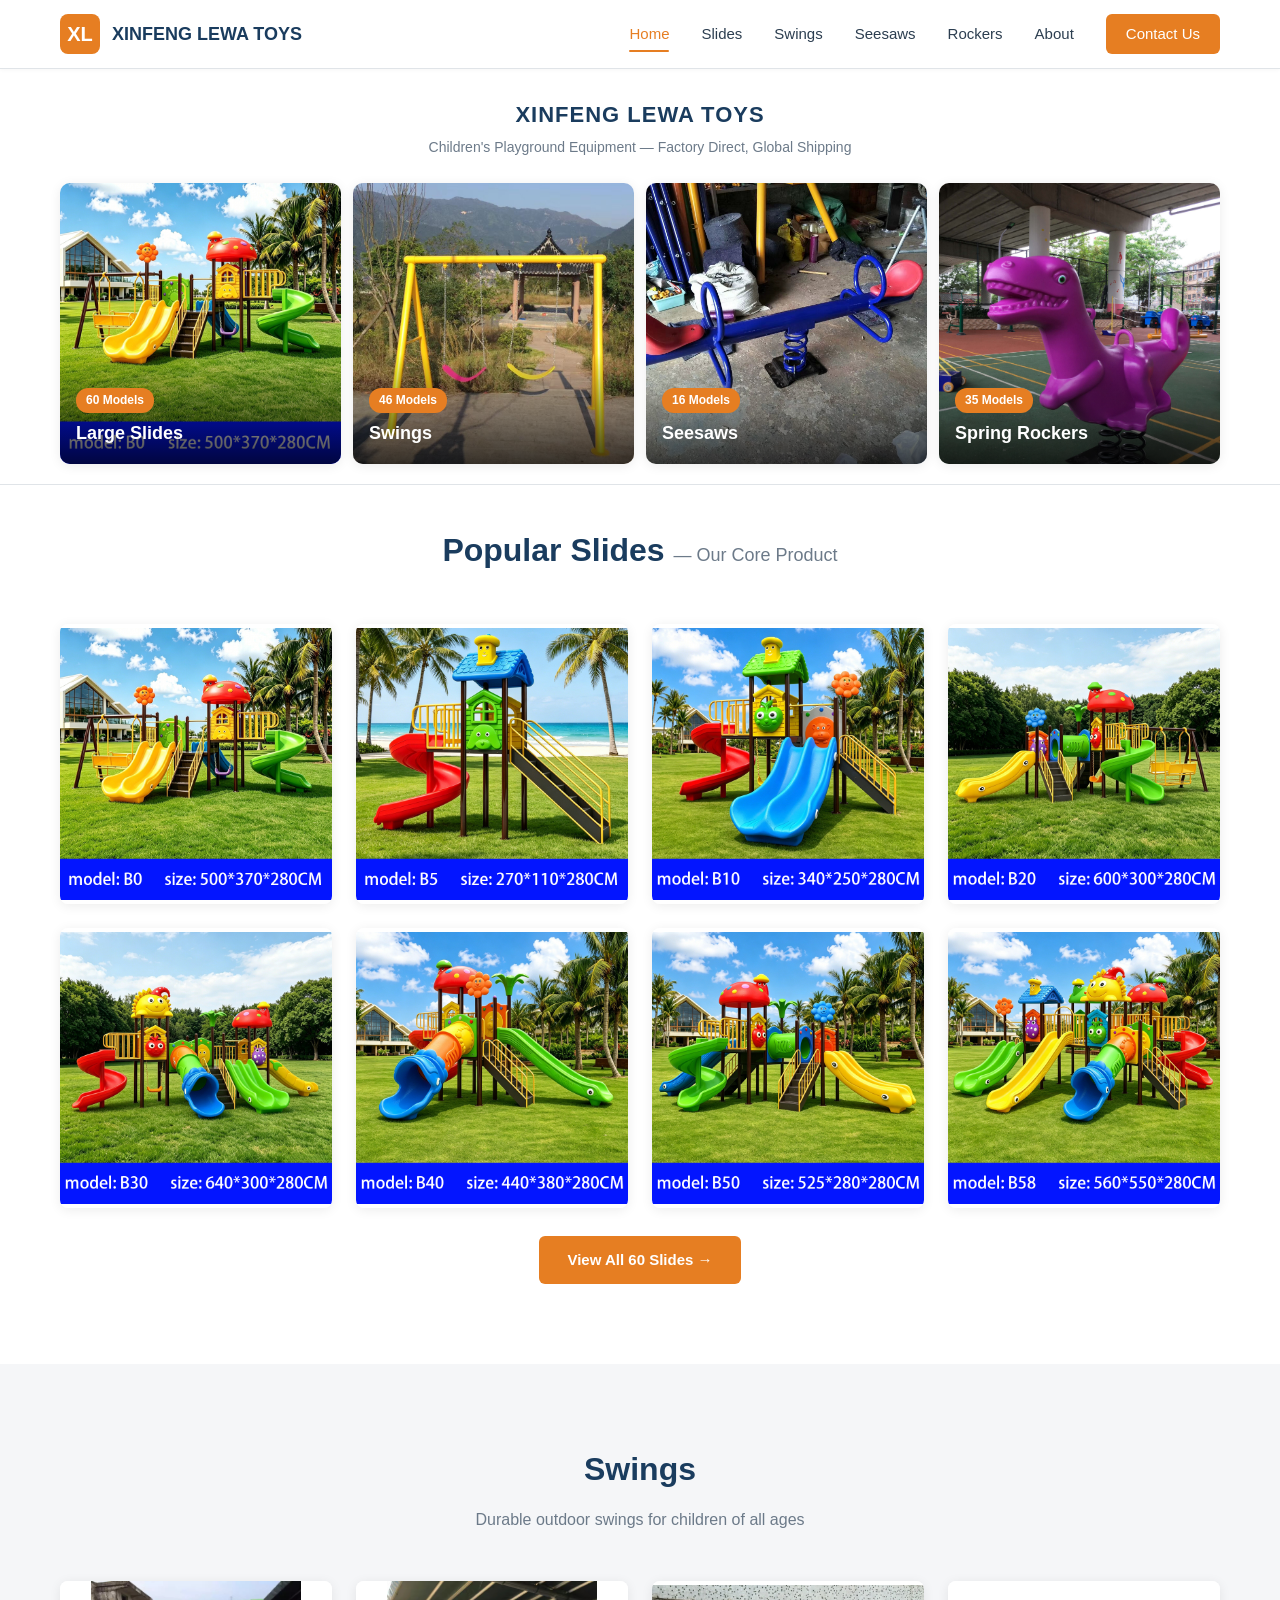
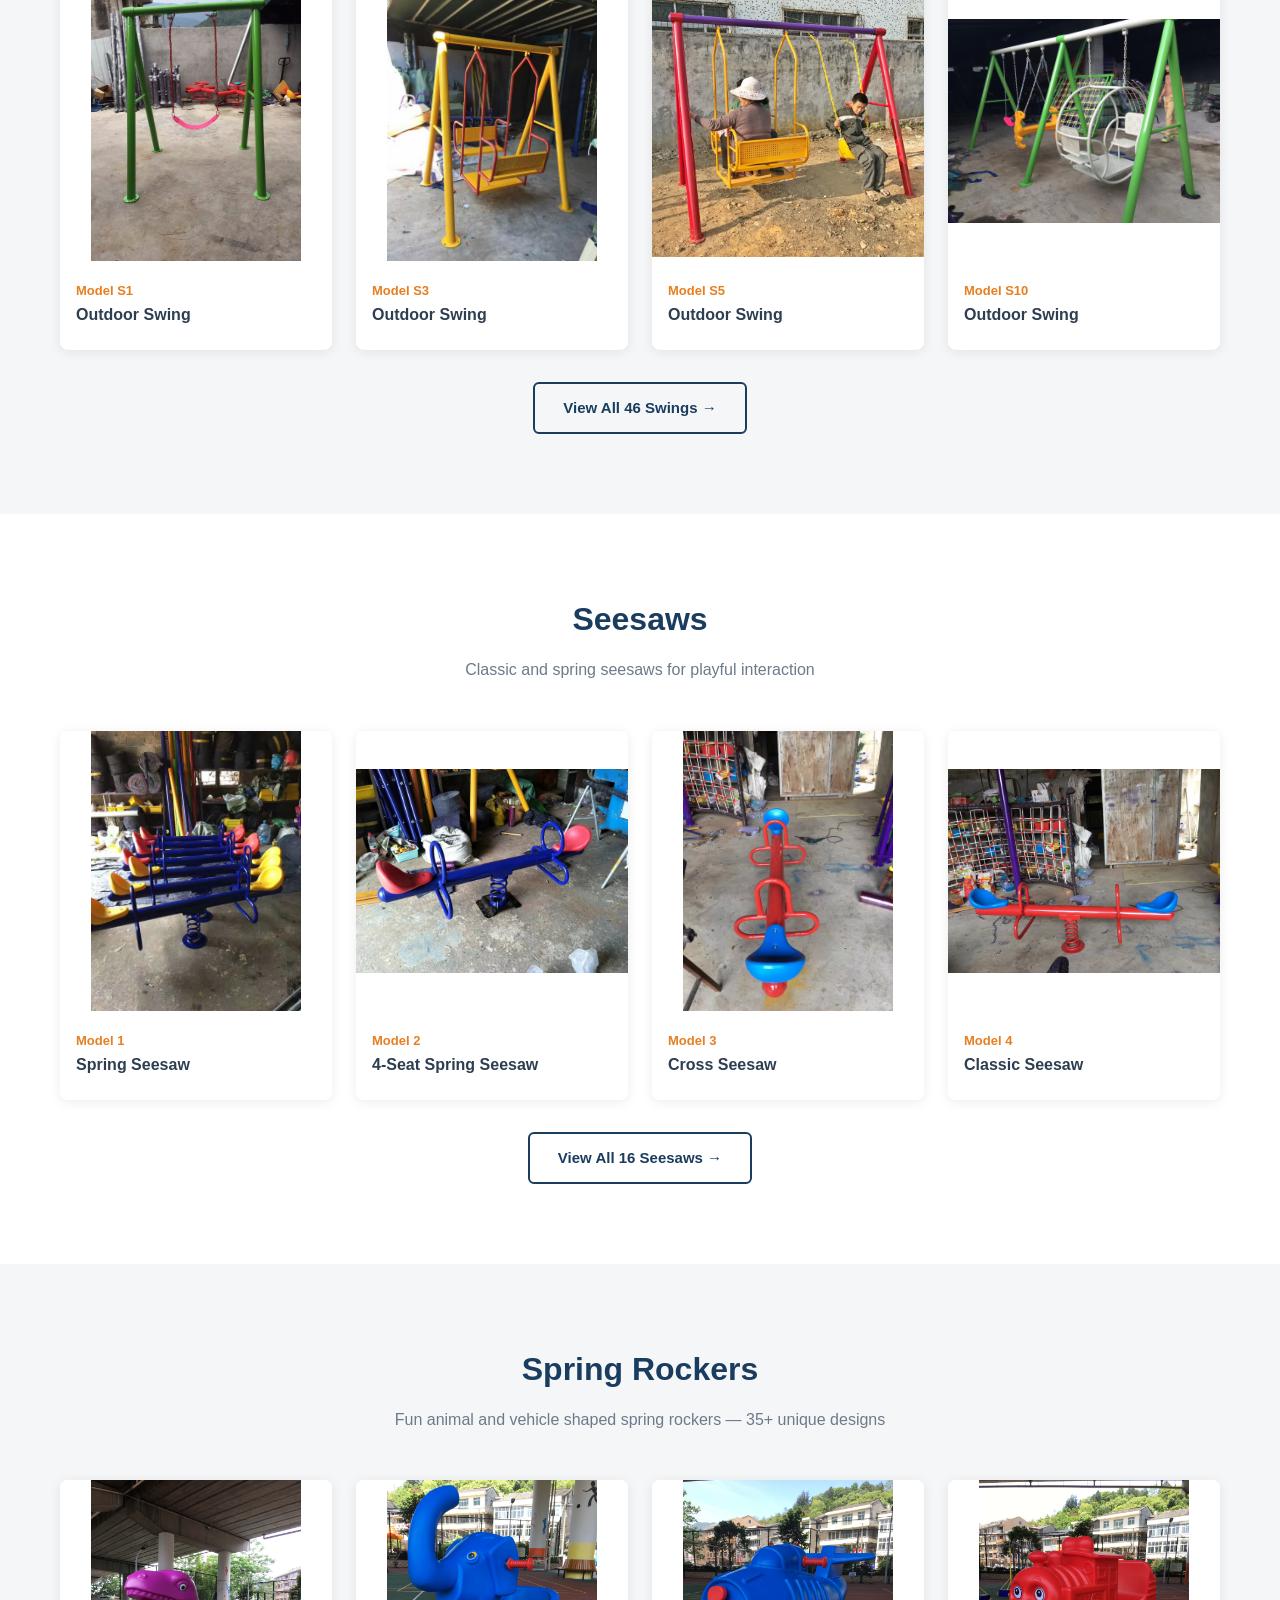
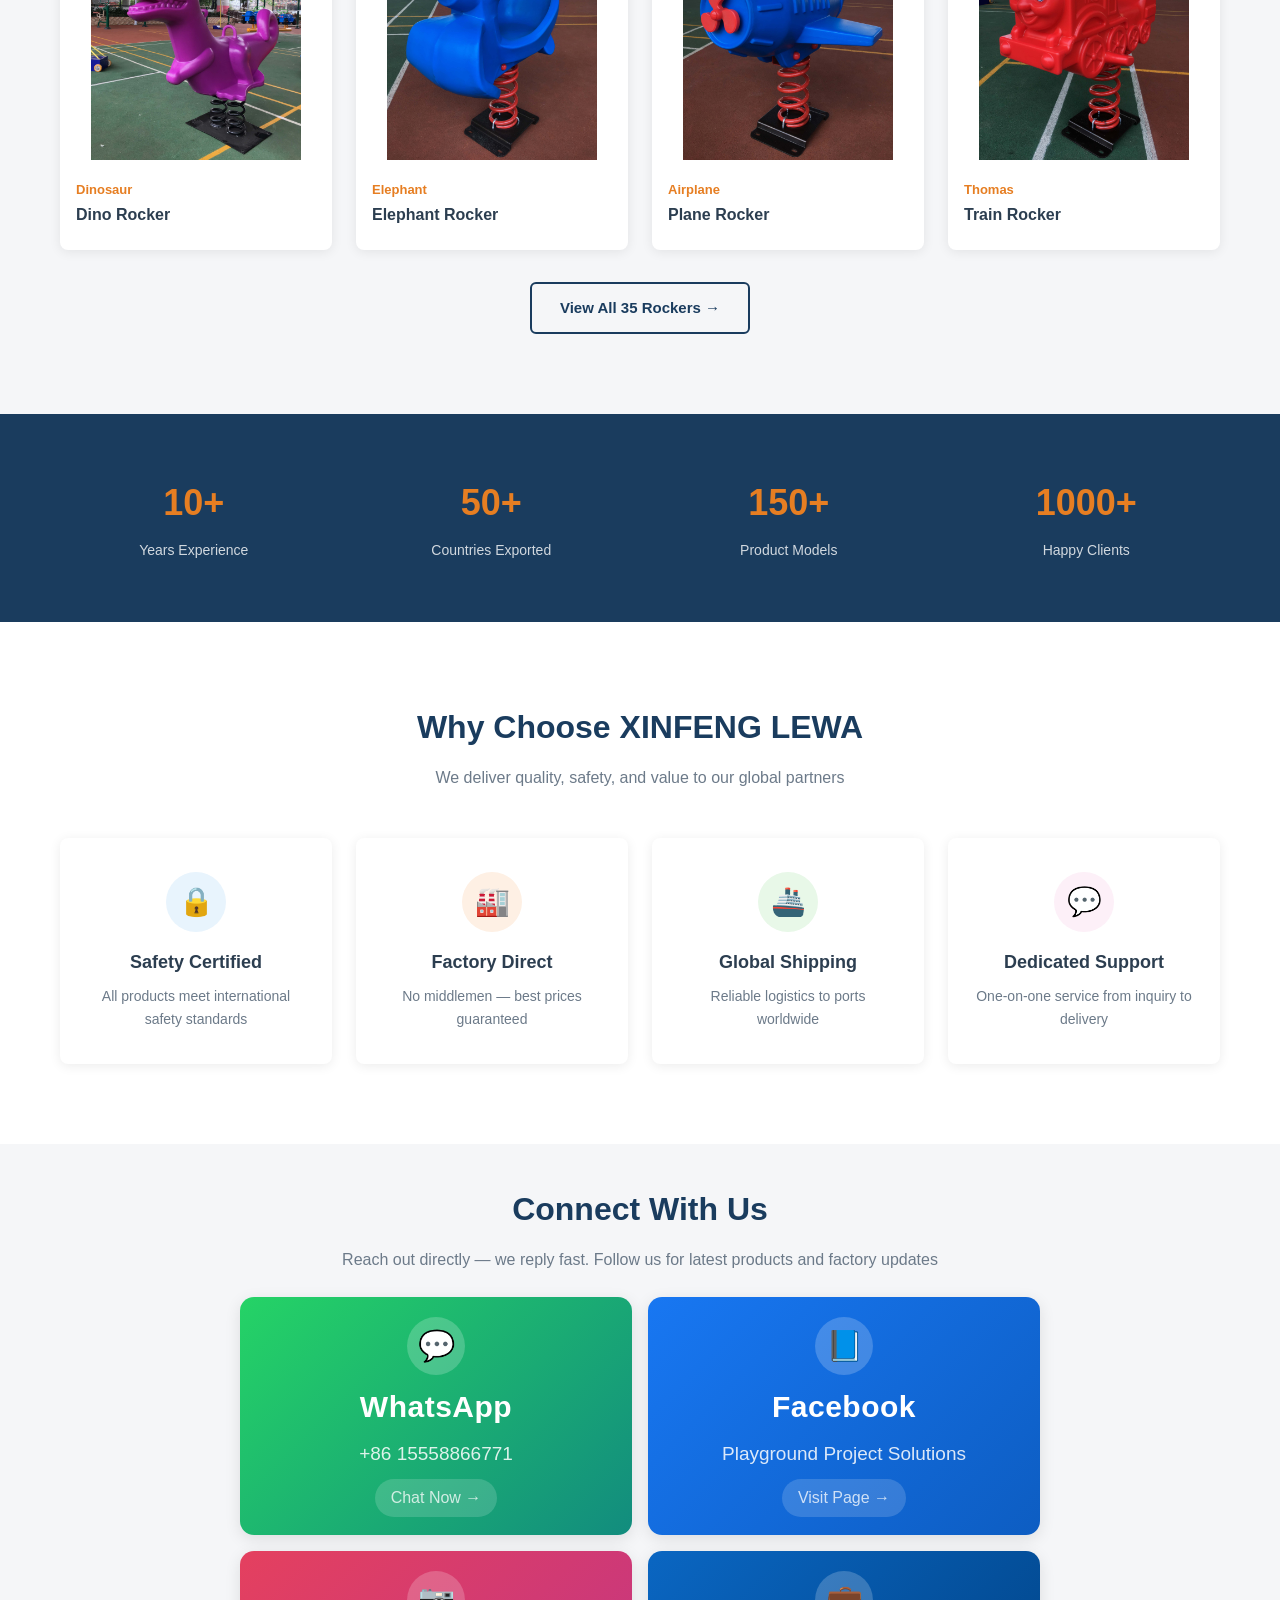
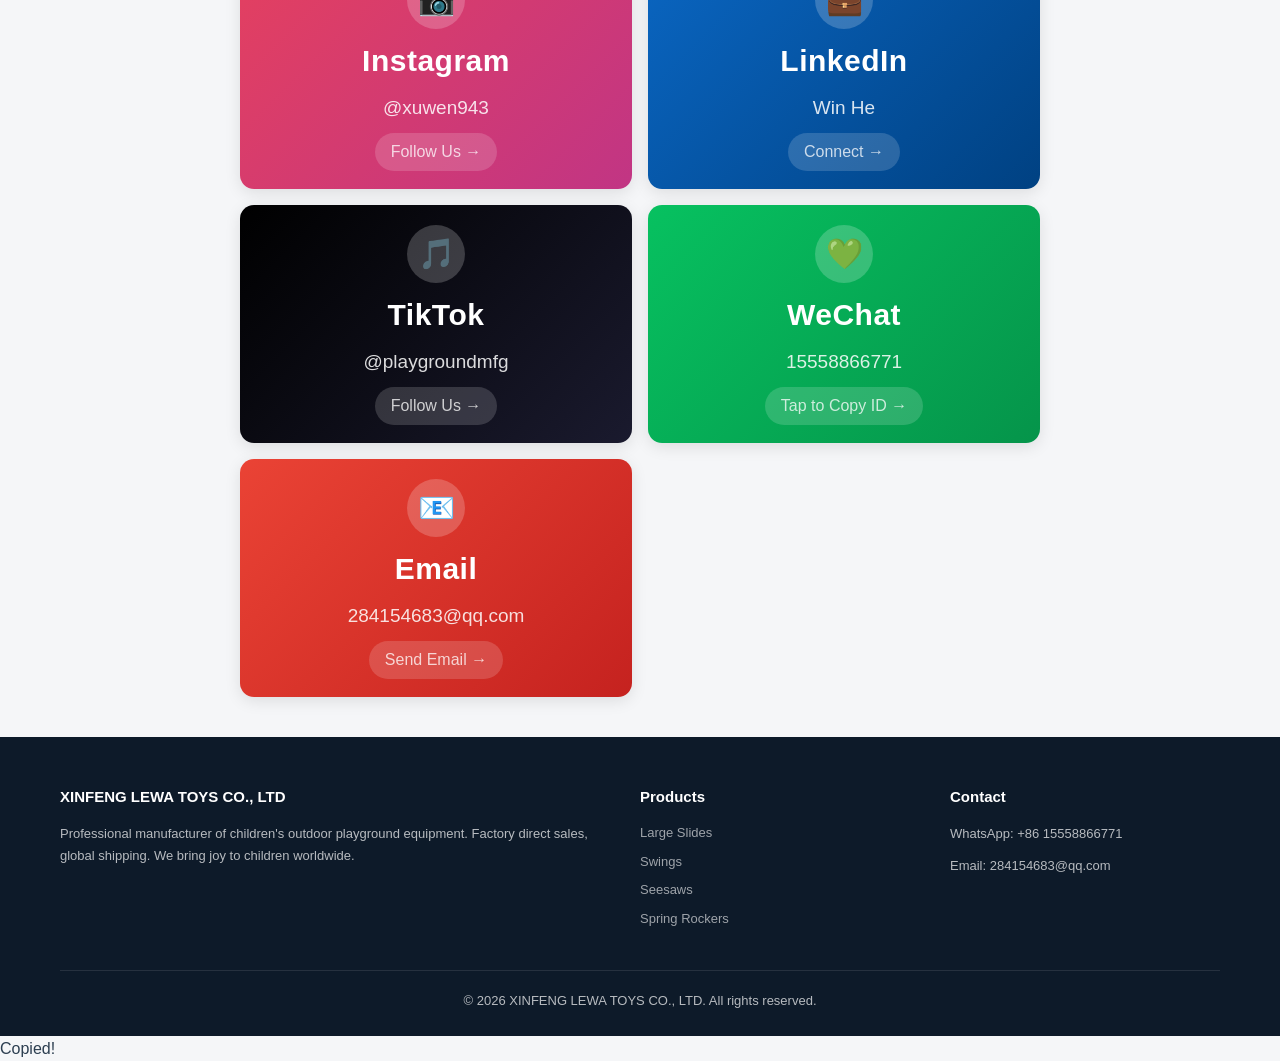
==== index.html @ 5c390513 "Add click-to-copy on social handles" ====
<!DOCTYPE html>
<html lang="en">
<head>
<meta charset="UTF-8">
<meta name="viewport" content="width=device-width, initial-scale=1.0">
<meta name="description" content="XINFENG LEWA TOYS CO., LTD - Professional manufacturer of children's outdoor playground equipment. Slides, swings, seesaws, rockers. Factory direct, global shipping.">
<title>XINFENG LEWA TOYS | Children's Playground Equipment Manufacturer</title>
<link rel="stylesheet" href="css/style.css">
</head>
<body>

<!-- HEADER -->
<header class="header">
  <div class="header-inner">
    <a href="index.html" class="logo">
      <span class="logo-icon">XL</span>
      XINFENG LEWA TOYS
    </a>
    <div class="hamburger" onclick="document.querySelector('.nav').classList.toggle('mobile-open')">
      <span></span><span></span><span></span>
    </div>
    <nav class="nav">
      <a href="index.html" class="active">Home</a>
      <a href="slides.html">Slides</a>
      <a href="swings.html">Swings</a>
      <a href="seesaws.html">Seesaws</a>
      <a href="rockers.html">Rockers</a>
      <a href="about.html">About</a>
      <a href="contact.html" class="cta">Contact Us</a>
    </nav>
  </div>
</header>

<!-- PRODUCT SHOWCASE - Immediate product visibility -->
<section class="showcase">
  <div class="container">
    <div class="showcase-tagline">
      <h1>XINFENG LEWA TOYS</h1>
      <p>Children's Playground Equipment — Factory Direct, Global Shipping</p>
    </div>
    <div class="showcase-grid">
      <a href="slides.html" class="showcase-card">
        <div class="showcase-img"><img src="images/slides/0.jpg" alt="Large Slides"></div>
        <div class="showcase-label">
          <span class="showcase-count">60 Models</span>
          <h3>Large Slides</h3>
        </div>
      </a>
      <a href="swings.html" class="showcase-card">
        <div class="showcase-img"><img src="images/swings/2.jpg" alt="Swings"></div>
        <div class="showcase-label">
          <span class="showcase-count">46 Models</span>
          <h3>Swings</h3>
        </div>
      </a>
      <a href="seesaws.html" class="showcase-card">
        <div class="showcase-img"><img src="images/seesaws/mmexport1571478193580.jpg" alt="Seesaws"></div>
        <div class="showcase-label">
          <span class="showcase-count">16 Models</span>
          <h3>Seesaws</h3>
        </div>
      </a>
      <a href="rockers.html" class="showcase-card">
        <div class="showcase-img"><img src="images/rockers/恐龙1.jpg" alt="Spring Rockers"></div>
        <div class="showcase-label">
          <span class="showcase-count">35 Models</span>
          <h3>Spring Rockers</h3>
        </div>
      </a>
    </div>
  </div>
</section>

<!-- FEATURED SLIDES -->
<section class="section" style="background:var(--white);padding-top:40px;">
  <div class="container">
    <div class="section-title">
      <h2>Popular Slides <span style="font-weight:400;color:var(--text-light);font-size:18px;">— Our Core Product</span></h2>
    </div>
    <div class="product-grid">
      <div class="product-card" onclick="openLightbox('images/slides/0.jpg')">
        <div class="img-wrap"><img src="images/slides/0.jpg" alt="Model B0" loading="lazy"></div>
      </div>
      <div class="product-card" onclick="openLightbox('images/slides/5.jpg')">
        <div class="img-wrap"><img src="images/slides/5.jpg" alt="Model B5" loading="lazy"></div>
      </div>
      <div class="product-card" onclick="openLightbox('images/slides/10.jpg')">
        <div class="img-wrap"><img src="images/slides/10.jpg" alt="Model B10" loading="lazy"></div>
      </div>
      <div class="product-card" onclick="openLightbox('images/slides/20.jpg')">
        <div class="img-wrap"><img src="images/slides/20.jpg" alt="Model B20" loading="lazy"></div>
      </div>
      <div class="product-card" onclick="openLightbox('images/slides/30.jpg')">
        <div class="img-wrap"><img src="images/slides/30.jpg" alt="Model B30" loading="lazy"></div>
      </div>
      <div class="product-card" onclick="openLightbox('images/slides/40.jpg')">
        <div class="img-wrap"><img src="images/slides/40.jpg" alt="Model B40" loading="lazy"></div>
      </div>
      <div class="product-card" onclick="openLightbox('images/slides/50.jpg')">
        <div class="img-wrap"><img src="images/slides/50.jpg" alt="Model B50" loading="lazy"></div>
      </div>
      <div class="product-card" onclick="openLightbox('images/slides/58.jpg')">
        <div class="img-wrap"><img src="images/slides/58.jpg" alt="Model B58" loading="lazy"></div>
      </div>
    </div>
    <div style="text-align:center;margin-top:28px;">
      <a href="slides.html" class="btn btn-primary">View All 60 Slides &rarr;</a>
    </div>
  </div>
</section>

<!-- SWINGS -->
<section class="section">
  <div class="container">
    <div class="section-title">
      <h2>Swings</h2>
      <p>Durable outdoor swings for children of all ages</p>
    </div>
    <div class="product-grid">
      <div class="product-card" onclick="openLightbox('images/swings/1.jpg')">
        <div class="img-wrap"><img src="images/swings/1.jpg" alt="Swing 1" loading="lazy"></div>
        <div class="info"><span class="model">Model S1</span><h3>Outdoor Swing</h3></div>
      </div>
      <div class="product-card" onclick="openLightbox('images/swings/3.jpg')">
        <div class="img-wrap"><img src="images/swings/3.jpg" alt="Swing 3" loading="lazy"></div>
        <div class="info"><span class="model">Model S3</span><h3>Outdoor Swing</h3></div>
      </div>
      <div class="product-card" onclick="openLightbox('images/swings/5.jpg')">
        <div class="img-wrap"><img src="images/swings/5.jpg" alt="Swing 5" loading="lazy"></div>
        <div class="info"><span class="model">Model S5</span><h3>Outdoor Swing</h3></div>
      </div>
      <div class="product-card" onclick="openLightbox('images/swings/10.jpg')">
        <div class="img-wrap"><img src="images/swings/10.jpg" alt="Swing 10" loading="lazy"></div>
        <div class="info"><span class="model">Model S10</span><h3>Outdoor Swing</h3></div>
      </div>
    </div>
    <div style="text-align:center;margin-top:32px;">
      <a href="swings.html" class="btn btn-outline" style="color:var(--primary);border-color:var(--primary);">View All 46 Swings &rarr;</a>
    </div>
  </div>
</section>

<!-- SEESAWS -->
<section class="section" style="background:var(--white);">
  <div class="container">
    <div class="section-title">
      <h2>Seesaws</h2>
      <p>Classic and spring seesaws for playful interaction</p>
    </div>
    <div class="product-grid">
      <div class="product-card" onclick="openLightbox('images/seesaws/mmexport1571477975562.jpg')">
        <div class="img-wrap"><img src="images/seesaws/mmexport1571477975562.jpg" alt="Seesaw" loading="lazy"></div>
        <div class="info"><span class="model">Model 1</span><h3>Spring Seesaw</h3></div>
      </div>
      <div class="product-card" onclick="openLightbox('images/seesaws/mmexport1571478193580.jpg')">
        <div class="img-wrap"><img src="images/seesaws/mmexport1571478193580.jpg" alt="Seesaw" loading="lazy"></div>
        <div class="info"><span class="model">Model 2</span><h3>4-Seat Spring Seesaw</h3></div>
      </div>
      <div class="product-card" onclick="openLightbox('images/seesaws/mmexport1571481505927.jpg')">
        <div class="img-wrap"><img src="images/seesaws/mmexport1571481505927.jpg" alt="Seesaw" loading="lazy"></div>
        <div class="info"><span class="model">Model 3</span><h3>Cross Seesaw</h3></div>
      </div>
      <div class="product-card" onclick="openLightbox('images/seesaws/mmexport1571480711408.jpg')">
        <div class="img-wrap"><img src="images/seesaws/mmexport1571480711408.jpg" alt="Seesaw" loading="lazy"></div>
        <div class="info"><span class="model">Model 4</span><h3>Classic Seesaw</h3></div>
      </div>
    </div>
    <div style="text-align:center;margin-top:32px;">
      <a href="seesaws.html" class="btn btn-outline" style="color:var(--primary);border-color:var(--primary);">View All 16 Seesaws &rarr;</a>
    </div>
  </div>
</section>

<!-- ROCKERS -->
<section class="section">
  <div class="container">
    <div class="section-title">
      <h2>Spring Rockers</h2>
      <p>Fun animal and vehicle shaped spring rockers — 35+ unique designs</p>
    </div>
    <div class="product-grid">
      <div class="product-card" onclick="openLightbox('images/rockers/恐龙1.jpg')">
        <div class="img-wrap"><img src="images/rockers/恐龙1.jpg" alt="Dinosaur" loading="lazy"></div>
        <div class="info"><span class="model">Dinosaur</span><h3>Dino Rocker</h3></div>
      </div>
      <div class="product-card" onclick="openLightbox('images/rockers/大象1.jpg')">
        <div class="img-wrap"><img src="images/rockers/大象1.jpg" alt="Elephant" loading="lazy"></div>
        <div class="info"><span class="model">Elephant</span><h3>Elephant Rocker</h3></div>
      </div>
      <div class="product-card" onclick="openLightbox('images/rockers/飞机1.jpg')">
        <div class="img-wrap"><img src="images/rockers/飞机1.jpg" alt="Airplane" loading="lazy"></div>
        <div class="info"><span class="model">Airplane</span><h3>Plane Rocker</h3></div>
      </div>
      <div class="product-card" onclick="openLightbox('images/rockers/托马斯1.jpg')">
        <div class="img-wrap"><img src="images/rockers/托马斯1.jpg" alt="Thomas" loading="lazy"></div>
        <div class="info"><span class="model">Thomas</span><h3>Train Rocker</h3></div>
      </div>
    </div>
    <div style="text-align:center;margin-top:32px;">
      <a href="rockers.html" class="btn btn-outline" style="color:var(--primary);border-color:var(--primary);">View All 35 Rockers &rarr;</a>
    </div>
  </div>
</section>

<!-- STATS -->
<section class="stats">
  <div class="container">
    <div class="stats-grid">
      <div class="stat-item">
        <div class="num">10+</div>
        <div class="label">Years Experience</div>
      </div>
      <div class="stat-item">
        <div class="num">50+</div>
        <div class="label">Countries Exported</div>
      </div>
      <div class="stat-item">
        <div class="num">150+</div>
        <div class="label">Product Models</div>
      </div>
      <div class="stat-item">
        <div class="num">1000+</div>
        <div class="label">Happy Clients</div>
      </div>
    </div>
  </div>
</section>

<!-- WHY US -->
<section class="section" style="background:var(--white);">
  <div class="container">
    <div class="section-title">
      <h2>Why Choose XINFENG LEWA</h2>
      <p>We deliver quality, safety, and value to our global partners</p>
    </div>
    <div class="cat-grid">
      <div class="cat-card">
        <div class="cat-icon" style="background:#e8f4fd;">🔒</div>
        <h3>Safety Certified</h3>
        <p>All products meet international safety standards</p>
      </div>
      <div class="cat-card">
        <div class="cat-icon" style="background:#fef0e4;">🏭</div>
        <h3>Factory Direct</h3>
        <p>No middlemen — best prices guaranteed</p>
      </div>
      <div class="cat-card">
        <div class="cat-icon" style="background:#e8f8e8;">🚢</div>
        <h3>Global Shipping</h3>
        <p>Reliable logistics to ports worldwide</p>
      </div>
      <div class="cat-card">
        <div class="cat-icon" style="background:#fdf0f8;">💬</div>
        <h3>Dedicated Support</h3>
        <p>One-on-one service from inquiry to delivery</p>
      </div>
    </div>
  </div>
</section>

<!-- CONNECT WITH US — Direct contact for buyers -->
<section class="social-section">
  <div class="container">
    <div class="section-title">
      <h2>Connect With Us</h2>
      <p>Reach out directly — we reply fast. Follow us for latest products and factory updates</p>
    </div>
    <div class="social-grid">
      <a href="https://wa.me/8615558866771" target="_blank" class="social-card whatsapp">
        <div class="social-icon">💬</div>
        <div class="social-name">WhatsApp</div>
        <div class="social-handle">+86 15558866771</div>
        <span class="social-arrow">Chat Now →</span>
      </a>
      <a href="https://www.facebook.com/profile.php?id=61589571517181" target="_blank" class="social-card fb">
        <div class="social-icon">📘</div>
        <div class="social-name">Facebook</div>
        <div class="social-handle">Playground Project Solutions</div>
        <span class="social-arrow">Visit Page →</span>
      </a>
      <a href="https://www.instagram.com/xuwen943/" target="_blank" class="social-card ig">
        <div class="social-icon">📷</div>
        <div class="social-name">Instagram</div>
        <div class="social-handle">@xuwen943</div>
        <span class="social-arrow">Follow Us →</span>
      </a>
      <a href="https://www.linkedin.com/in/win-he-7419ab20b/" target="_blank" class="social-card li">
        <div class="social-icon">💼</div>
        <div class="social-name">LinkedIn</div>
        <div class="social-handle">Win He</div>
        <span class="social-arrow">Connect →</span>
      </a>
      <a href="https://www.tiktok.com/@playgroundmfg" target="_blank" class="social-card tt">
        <div class="social-icon">🎵</div>
        <div class="social-name">TikTok</div>
        <div class="social-handle">@playgroundmfg</div>
        <span class="social-arrow">Follow Us →</span>
      </a>
      <div class="social-card wx" onclick="navigator.clipboard.writeText('15558866771');alert('WeChat ID copied: 15558866771')" style="cursor:pointer;">
        <div class="social-icon">💚</div>
        <div class="social-name">WeChat</div>
        <div class="social-handle">15558866771</div>
        <span class="social-arrow">Tap to Copy ID →</span>
      </div>
      <a href="mailto:284154683@qq.com" class="social-card email">
        <div class="social-icon">📧</div>
        <div class="social-name">Email</div>
        <div class="social-handle">284154683@qq.com</div>
        <span class="social-arrow">Send Email →</span>
      </a>
    </div>
  </div>
</section>

<!-- FOOTER -->
<footer class="footer">
  <div class="container">
    <div class="footer-grid">
      <div>
        <h4>XINFENG LEWA TOYS CO., LTD</h4>
        <p>Professional manufacturer of children's outdoor playground equipment. Factory direct sales, global shipping. We bring joy to children worldwide.</p>
      </div>
      <div>
        <h4>Products</h4>
        <a href="slides.html">Large Slides</a>
        <a href="swings.html">Swings</a>
        <a href="seesaws.html">Seesaws</a>
        <a href="rockers.html">Spring Rockers</a>
      </div>
      <div>
        <h4>Contact</h4>
        <p>WhatsApp: +86 15558866771</p>
        <p>Email: 284154683@qq.com</p>
      </div>
    </div>
    <div class="footer-bottom">
      &copy; 2026 XINFENG LEWA TOYS CO., LTD. All rights reserved.
    </div>
  </div>
</footer>

<!-- LIGHTBOX -->
<div class="lightbox" id="lightbox" onclick="closeLightbox()">
  <span class="lightbox-close">&times;</span>
  <img src="" alt="" id="lightbox-img">
</div>

<script>
function openLightbox(src) {
  document.getElementById('lightbox-img').src = src;
  document.getElementById('lightbox').classList.add('active');
}
function closeLightbox() {
  document.getElementById('lightbox').classList.remove('active');
}
</script>

<script>
/* Click-to-copy for social handles */
(function(){
  var t=document.createElement('div');
  t.className='copy-toast';t.textContent='Copied!';
  document.body.appendChild(t);
  document.querySelectorAll('.social-handle').forEach(function(el){
    el.style.cursor='copy';el.title='Click to copy';
    el.addEventListener('click',function(e){
      e.stopPropagation();e.preventDefault();
      var tx=el.textContent.trim();
      var cp=function(){navigator.clipboard.writeText(tx).then(sh)};
      if(navigator.clipboard&&navigator.clipboard.writeText)cp();
      else{var ta=document.createElement('textarea');ta.value=tx;
        ta.style.position='fixed';ta.style.opacity='0';
        document.body.appendChild(ta);ta.select();
        document.execCommand('copy');document.body.removeChild(ta);sh();}
      function sh(){t.classList.add('show');setTimeout(function(){t.classList.remove('show')},1200);}
    });
  });
})();
</script>

</body>
</html>
---- css/style.css ----
/* ========================================
   XINFENG LEWA TOYS CO., LTD
   Official Website Styles
   ======================================== */

* { margin: 0; padding: 0; box-sizing: border-box; }

:root {
  --primary: #1a3c5e;
  --primary-light: #2a5f8f;
  --accent: #e67e22;
  --accent-hover: #d35400;
  --bg: #f5f6f8;
  --white: #ffffff;
  --text: #2c3e50;
  --text-light: #6c7a89;
  --border: #e0e4e8;
  --shadow: 0 2px 12px rgba(0,0,0,0.08);
  --shadow-lg: 0 8px 30px rgba(0,0,0,0.12);
  --radius: 8px;
  --transition: 0.3s ease;
}

body {
  font-family: -apple-system, BlinkMacSystemFont, 'Segoe UI', Roboto, 'Helvetica Neue', Arial, sans-serif;
  color: var(--text);
  background: var(--bg);
  line-height: 1.6;
  -webkit-font-smoothing: antialiased;
}

a { text-decoration: none; color: inherit; }
img { max-width: 100%; display: block; }

.container {
  max-width: 1200px;
  margin: 0 auto;
  padding: 0 20px;
}

/* ========================================
   HEADER
   ======================================== */
.header {
  background: var(--white);
  border-bottom: 1px solid var(--border);
  position: sticky;
  top: 0;
  z-index: 1000;
  box-shadow: 0 1px 4px rgba(0,0,0,0.04);
}

.header-inner {
  display: flex;
  align-items: center;
  justify-content: space-between;
  padding: 0 20px;
  max-width: 1200px;
  margin: 0 auto;
  height: 68px;
}

.logo {
  display: flex;
  align-items: center;
  gap: 12px;
  font-weight: 700;
  font-size: 18px;
  color: var(--primary);
}

.logo-icon {
  width: 40px; height: 40px;
  background: var(--accent);
  border-radius: 8px;
  display: flex; align-items: center; justify-content: center;
  color: white;
  font-size: 20px;
  font-weight: 800;
}

.nav { display: flex; gap: 32px; align-items: center; }
.nav a {
  font-size: 15px;
  font-weight: 500;
  color: var(--text);
  position: relative;
  padding: 4px 0;
  transition: color var(--transition);
}
.nav a:hover { color: var(--accent); }
.nav a.active { color: var(--accent); }
.nav a.active::after {
  content: '';
  position: absolute;
  bottom: -2px; left: 0; right: 0;
  height: 2px;
  background: var(--accent);
  border-radius: 1px;
}
.nav a.cta {
  background: var(--accent);
  color: white;
  padding: 8px 20px;
  border-radius: 6px;
  transition: background var(--transition);
}
.nav a.cta:hover { background: var(--accent-hover); }
.nav a.cta::after { display: none; }

.hamburger {
  display: none;
  flex-direction: column;
  gap: 5px;
  cursor: pointer;
  padding: 8px;
}
.hamburger span {
  display: block;
  width: 24px; height: 2px;
  background: var(--text);
  transition: var(--transition);
}

/* ========================================
   PRODUCT SHOWCASE (Top of Homepage)
   ======================================== */
.showcase {
  background: var(--white);
  padding: 28px 0 20px;
  border-bottom: 1px solid var(--border);
}

.showcase-tagline {
  text-align: center;
  margin-bottom: 24px;
}
.showcase-tagline h1 {
  font-size: 22px;
  font-weight: 700;
  color: var(--primary);
  letter-spacing: 1px;
  margin-bottom: 4px;
}
.showcase-tagline p {
  font-size: 14px;
  color: var(--text-light);
}

.showcase-grid {
  display: grid;
  grid-template-columns: repeat(4, 1fr);
  gap: 12px;
}

.showcase-card {
  position: relative;
  border-radius: 10px;
  overflow: hidden;
  cursor: pointer;
  aspect-ratio: 1 / 1;
  box-shadow: var(--shadow);
  transition: box-shadow 0.3s ease;
  display: block;
}
.showcase-card:hover {
  box-shadow: var(--shadow-lg);
}

.showcase-img {
  width: 100%;
  height: 100%;
}
.showcase-img img {
  width: 100%;
  height: 100%;
  object-fit: cover;
}

.showcase-label {
  position: absolute;
  bottom: 0; left: 0; right: 0;
  background: linear-gradient(transparent, rgba(0,0,0,0.75));
  padding: 32px 16px 16px;
  color: #fff;
}
.showcase-label .showcase-count {
  display: inline-block;
  background: var(--accent);
  padding: 3px 10px;
  border-radius: 12px;
  font-size: 12px;
  font-weight: 600;
  margin-bottom: 6px;
}
.showcase-label h3 {
  font-size: 18px;
  font-weight: 700;
}

/* ========================================
   HERO (used for CTA section at bottom)
   ======================================== */
.hero {
  background: linear-gradient(135deg, var(--primary) 0%, #0d2137 100%);
  color: white;
  padding: 80px 0;
  text-align: center;
}

.hero-badges {
  display: flex;
  justify-content: center;
  gap: 12px;
  flex-wrap: wrap;
  margin-bottom: 24px;
}
.hero-badge {
  background: rgba(255,255,255,0.15);
  border: 1px solid rgba(255,255,255,0.25);
  padding: 6px 16px;
  border-radius: 20px;
  font-size: 13px;
  font-weight: 500;
}

.hero h1 {
  font-size: 42px;
  font-weight: 800;
  margin-bottom: 16px;
  letter-spacing: -0.5px;
}
.hero p {
  font-size: 18px;
  opacity: 0.85;
  max-width: 600px;
  margin: 0 auto 32px;
}
.hero-btns { display: flex; gap: 14px; justify-content: center; flex-wrap: wrap; }
.btn {
  display: inline-block;
  padding: 12px 28px;
  border-radius: 6px;
  font-size: 15px;
  font-weight: 600;
  cursor: pointer;
  transition: all var(--transition);
  border: none;
}
.btn-primary { background: var(--accent); color: white; }
.btn-primary:hover { background: var(--accent-hover); transform: translateY(-1px); }
.btn-outline { background: transparent; color: white; border: 2px solid rgba(255,255,255,0.4); }
.btn-outline:hover { border-color: white; }

/* ========================================
   SECTIONS
   ======================================== */
.section { padding: 80px 0; }
.section-title {
  text-align: center;
  margin-bottom: 48px;
}
.section-title h2 {
  font-size: 32px;
  font-weight: 700;
  color: var(--primary);
  margin-bottom: 12px;
}
.section-title p {
  color: var(--text-light);
  font-size: 16px;
  max-width: 600px;
  margin: 0 auto;
}

/* ========================================
   PRODUCT GRID
   ======================================== */
.product-grid {
  display: grid;
  grid-template-columns: repeat(auto-fill, minmax(260px, 1fr));
  gap: 24px;
}

.product-card {
  background: var(--white);
  border-radius: var(--radius);
  overflow: hidden;
  box-shadow: var(--shadow);
  transition: box-shadow var(--transition);
  cursor: pointer;
}
.product-card:hover {
  box-shadow: var(--shadow-lg);
}

.product-card .img-wrap {
  width: 100%;
  height: 280px;
  overflow: hidden;
  background: #fff;
  display: flex;
  align-items: center;
  justify-content: center;
}
.product-card .img-wrap img {
  width: 100%;
  height: 100%;
  object-fit: contain;
}

.product-card .info {
  padding: 16px;
}
.product-card .info .model {
  font-size: 13px;
  color: var(--accent);
  font-weight: 600;
  margin-bottom: 4px;
}
.product-card .info h3 {
  font-size: 16px;
  font-weight: 600;
  margin-bottom: 6px;
  color: var(--text);
}

/* ========================================
   CATEGORY CARDS
   ======================================== */
.cat-grid {
  display: grid;
  grid-template-columns: repeat(auto-fill, minmax(260px, 1fr));
  gap: 24px;
}

.cat-card {
  background: var(--white);
  border-radius: var(--radius);
  padding: 32px 24px;
  text-align: center;
  box-shadow: var(--shadow);
  transition: all var(--transition);
  border: 2px solid transparent;
}
.cat-card:hover {
  border-color: var(--accent);
}
.cat-card .cat-icon {
  width: 60px; height: 60px;
  border-radius: 50%;
  display: flex; align-items: center; justify-content: center;
  margin: 0 auto 16px;
  font-size: 28px;
}
.cat-card h3 { font-size: 18px; margin-bottom: 8px; }
.cat-card p { color: var(--text-light); font-size: 14px; }

/* ========================================
   STATS
   ======================================== */
.stats {
  background: var(--primary);
  color: white;
  padding: 60px 0;
}
.stats-grid {
  display: grid;
  grid-template-columns: repeat(4, 1fr);
  gap: 30px;
  text-align: center;
}
.stat-item .num {
  font-size: 36px;
  font-weight: 800;
  color: var(--accent);
  margin-bottom: 8px;
}
.stat-item .label {
  font-size: 14px;
  opacity: 0.8;
}

/* ========================================
   ABOUT PAGE
   ======================================== */
.about-hero {
  background: linear-gradient(135deg, var(--primary) 0%, #0d2137 100%);
  color: white;
  padding: 60px 0;
  text-align: center;
}
.about-hero h1 { font-size: 36px; font-weight: 800; margin-bottom: 12px; }
.about-hero p { opacity: 0.85; font-size: 16px; }

.about-content {
  max-width: 800px;
  margin: 0 auto;
  padding: 60px 20px;
}
.about-content h2 {
  color: var(--primary);
  font-size: 24px;
  margin-bottom: 16px;
  margin-top: 40px;
}
.about-content h2:first-child { margin-top: 0; }
.about-content p {
  color: var(--text-light);
  margin-bottom: 16px;
  font-size: 15px;
  line-height: 1.8;
}
.about-values {
  display: grid;
  grid-template-columns: repeat(auto-fill, minmax(220px, 1fr));
  gap: 20px;
  margin-top: 40px;
}
.value-card {
  background: var(--white);
  padding: 28px 20px;
  border-radius: var(--radius);
  box-shadow: var(--shadow);
  text-align: center;
}
.value-card .val-icon {
  font-size: 32px;
  margin-bottom: 12px;
}
.value-card h3 { font-size: 16px; margin-bottom: 6px; }
.value-card p { font-size: 13px; color: var(--text-light); line-height: 1.5; }

/* ========================================
   CONTACT PAGE
   ======================================== */
.contact-grid {
  display: grid;
  grid-template-columns: 1fr 1fr;
  gap: 40px;
  max-width: 1000px;
  margin: 0 auto;
}
.contact-info h3 {
  font-size: 22px;
  margin-bottom: 20px;
  color: var(--primary);
}
.contact-item {
  display: flex;
  align-items: flex-start;
  gap: 14px;
  margin-bottom: 24px;
}
.contact-item .ci-icon {
  width: 44px; height: 44px;
  border-radius: 50%;
  background: #fef0e4;
  display: flex; align-items: center; justify-content: center;
  font-size: 20px;
  flex-shrink: 0;
}
.contact-item .ci-text h4 { font-size: 15px; margin-bottom: 4px; }
.contact-item .ci-text p { color: var(--text-light); font-size: 14px; }

/* ========================================
   SOCIAL MEDIA SECTION
   ======================================== */
.social-section {
  padding: 40px 0;
  background: var(--bg);
}
.social-section .section-title {
  margin-bottom: 24px;
}
.social-grid {
  display: grid;
  grid-template-columns: repeat(2, 1fr);
  gap: 16px;
  max-width: 800px;
  margin: 0 auto;
}
.social-card {
  display: flex;
  flex-direction: column;
  align-items: center;
  gap: 8px;
  padding: 20px 16px 18px;
  border-radius: 14px;
  text-decoration: none;
  color: #fff;
  transition: box-shadow 0.3s ease;
  box-shadow: 0 4px 16px rgba(0,0,0,0.1);
  cursor: pointer;
}
.social-card:hover {
  box-shadow: 0 12px 32px rgba(0,0,0,0.2);
}
.social-card.fb { background: linear-gradient(135deg, #1877F2, #0d5dc2); }
.social-card.ig { background: linear-gradient(135deg, #E4405F, #c13584); }
.social-card.li { background: linear-gradient(135deg, #0A66C2, #004182); }
.social-card.wx { background: linear-gradient(135deg, #07C160, #05944a); }
.social-card.whatsapp { background: linear-gradient(135deg, #25D366, #128C7E); }
.social-card.email { background: linear-gradient(135deg, #EA4335, #c5221f); }
.social-card.tt { background: linear-gradient(135deg, #000000, #1a1a2e); }
.social-card .social-icon {
  width: 58px; height: 58px;
  border-radius: 50%;
  background: rgba(255,255,255,0.2);
  display: flex; align-items: center; justify-content: center;
  font-size: 30px;
}
.social-card .social-name {
  font-size: 30px;
  font-weight: 700;
  letter-spacing: 0.5px;
}
.social-card .social-handle {
  font-size: 19px;
  opacity: 0.85;
  text-align: center;
  word-break: break-all;
}
.social-card .social-arrow {
  margin-top: 2px;
  font-size: 16px;
  opacity: 0.8;
  background: rgba(255,255,255,0.2);
  padding: 6px 16px;
  border-radius: 20px;
}

/* ========================================
   CONTACT PAGE FORM
   ======================================== */
.contact-form-wrap {
  background: var(--white);
  padding: 32px;
  border-radius: var(--radius);
  box-shadow: var(--shadow);
}
.contact-form-wrap h3 { font-size: 22px; margin-bottom: 20px; color: var(--primary); }
.form-group { margin-bottom: 16px; }
.form-group label {
  display: block;
  font-size: 14px;
  font-weight: 500;
  margin-bottom: 6px;
}
.form-group input,
.form-group textarea {
  width: 100%;
  padding: 10px 14px;
  border: 1px solid var(--border);
  border-radius: 6px;
  font-size: 14px;
  font-family: inherit;
  transition: border-color var(--transition);
}
.form-group input:focus,
.form-group textarea:focus {
  outline: none;
  border-color: var(--accent);
}
.form-group textarea { resize: vertical; min-height: 120px; }

/* ========================================
   FOOTER
   ======================================== */
.footer {
  background: #0d1a29;
  color: rgba(255,255,255,0.7);
  padding: 48px 0 24px;
}
.footer-grid {
  display: grid;
  grid-template-columns: 2fr 1fr 1fr;
  gap: 40px;
  margin-bottom: 32px;
}
.footer h4 { color: white; font-size: 15px; margin-bottom: 14px; }
.footer p { font-size: 13px; line-height: 1.7; margin-bottom: 10px; }
.footer a { color: rgba(255,255,255,0.6); font-size: 13px; display: block; margin-bottom: 8px; transition: color var(--transition); }
.footer a:hover { color: var(--accent); }
.footer-bottom {
  border-top: 1px solid rgba(255,255,255,0.1);
  padding-top: 20px;
  text-align: center;
  font-size: 13px;
}

/* ========================================
   LIGHTBOX
   ======================================== */
.lightbox {
  display: none;
  position: fixed;
  top: 0; left: 0; right: 0; bottom: 0;
  background: rgba(0,0,0,0.9);
  z-index: 9999;
  align-items: center; justify-content: center;
  cursor: pointer;
}
.lightbox.active { display: flex; }
.lightbox img {
  max-width: 90vw;
  max-height: 85vh;
  object-fit: contain;
  border-radius: 4px;
}
.lightbox-close {
  position: absolute;
  top: 20px; right: 30px;
  color: white;
  font-size: 36px;
  cursor: pointer;
  z-index: 10000;
}

/* ========================================
   RESPONSIVE
   ======================================== */
@media (max-width: 768px) {
  .header-inner { height: 60px; }
  .nav { display: none; }
  .hamburger { display: flex; }
  .nav.mobile-open {
    display: flex;
    flex-direction: column;
    position: absolute;
    top: 68px;
    left: 0; right: 0;
    background: var(--white);
    padding: 20px;
    gap: 16px;
    box-shadow: var(--shadow-lg);
    border-bottom: 1px solid var(--border);
  }

  .hero h1 { font-size: 28px; }
  .hero p { font-size: 15px; }
  .hero { padding: 50px 0; }

  .showcase { padding: 16px 0 12px; }
  .showcase-tagline h1 { font-size: 18px; }
  .showcase-tagline p { font-size: 12px; }
  .showcase-grid { grid-template-columns: repeat(2, 1fr); gap: 8px; }
  .showcase-label h3 { font-size: 15px; }

  .section { padding: 50px 0; }
  .section-title h2 { font-size: 26px; }

  .stats-grid { grid-template-columns: repeat(2, 1fr); }
  .footer-grid { grid-template-columns: 1fr; gap: 24px; }
  .contact-grid { grid-template-columns: 1fr; }
  .social-grid { grid-template-columns: repeat(2, 1fr); gap: 12px; }
  .social-card { padding: 18px 14px 16px; }
  .social-card .social-icon { width: 50px; height: 50px; font-size: 26px; }
  .social-card .social-name { font-size: 26px; }
  .social-card .social-handle { font-size: 17px; }

  .product-grid { grid-template-columns: repeat(auto-fill, minmax(150px, 1fr)); gap: 12px; }
  .cat-grid { grid-template-columns: repeat(2, 1fr); gap: 12px; }
}
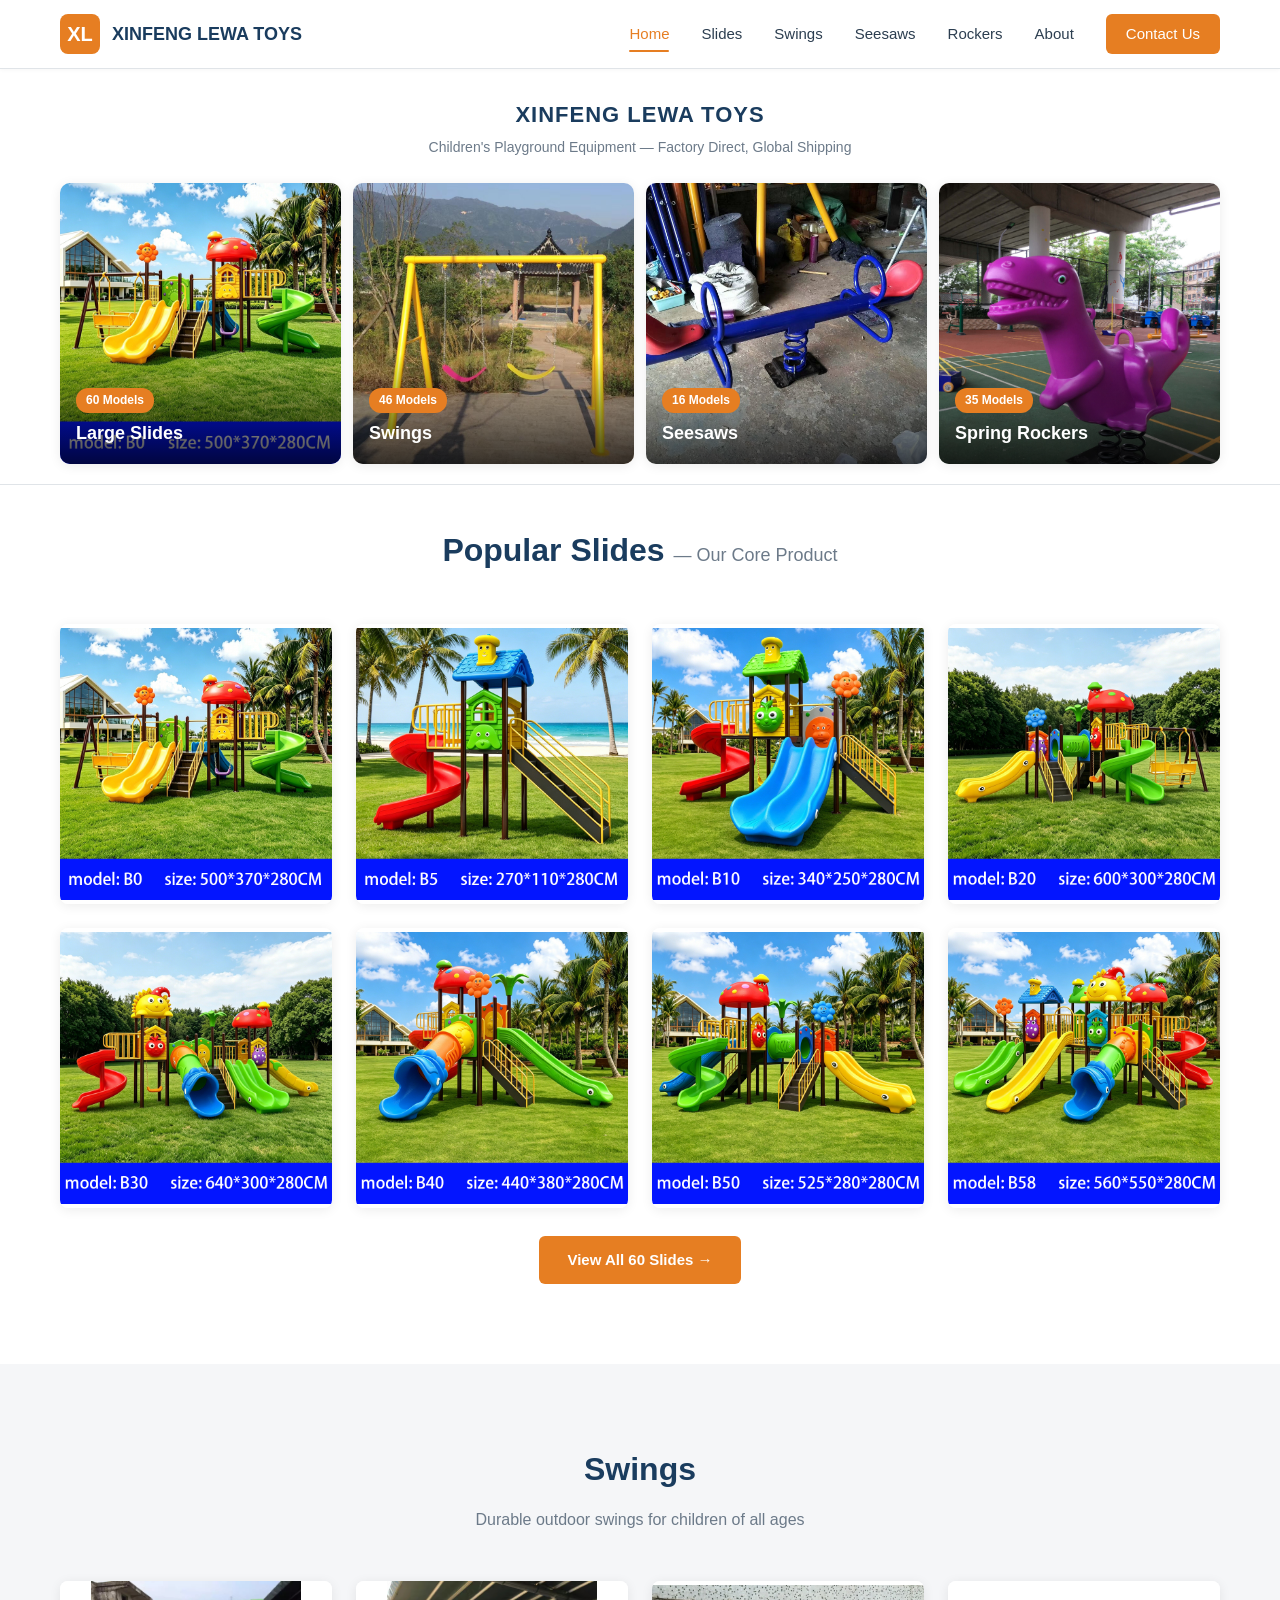
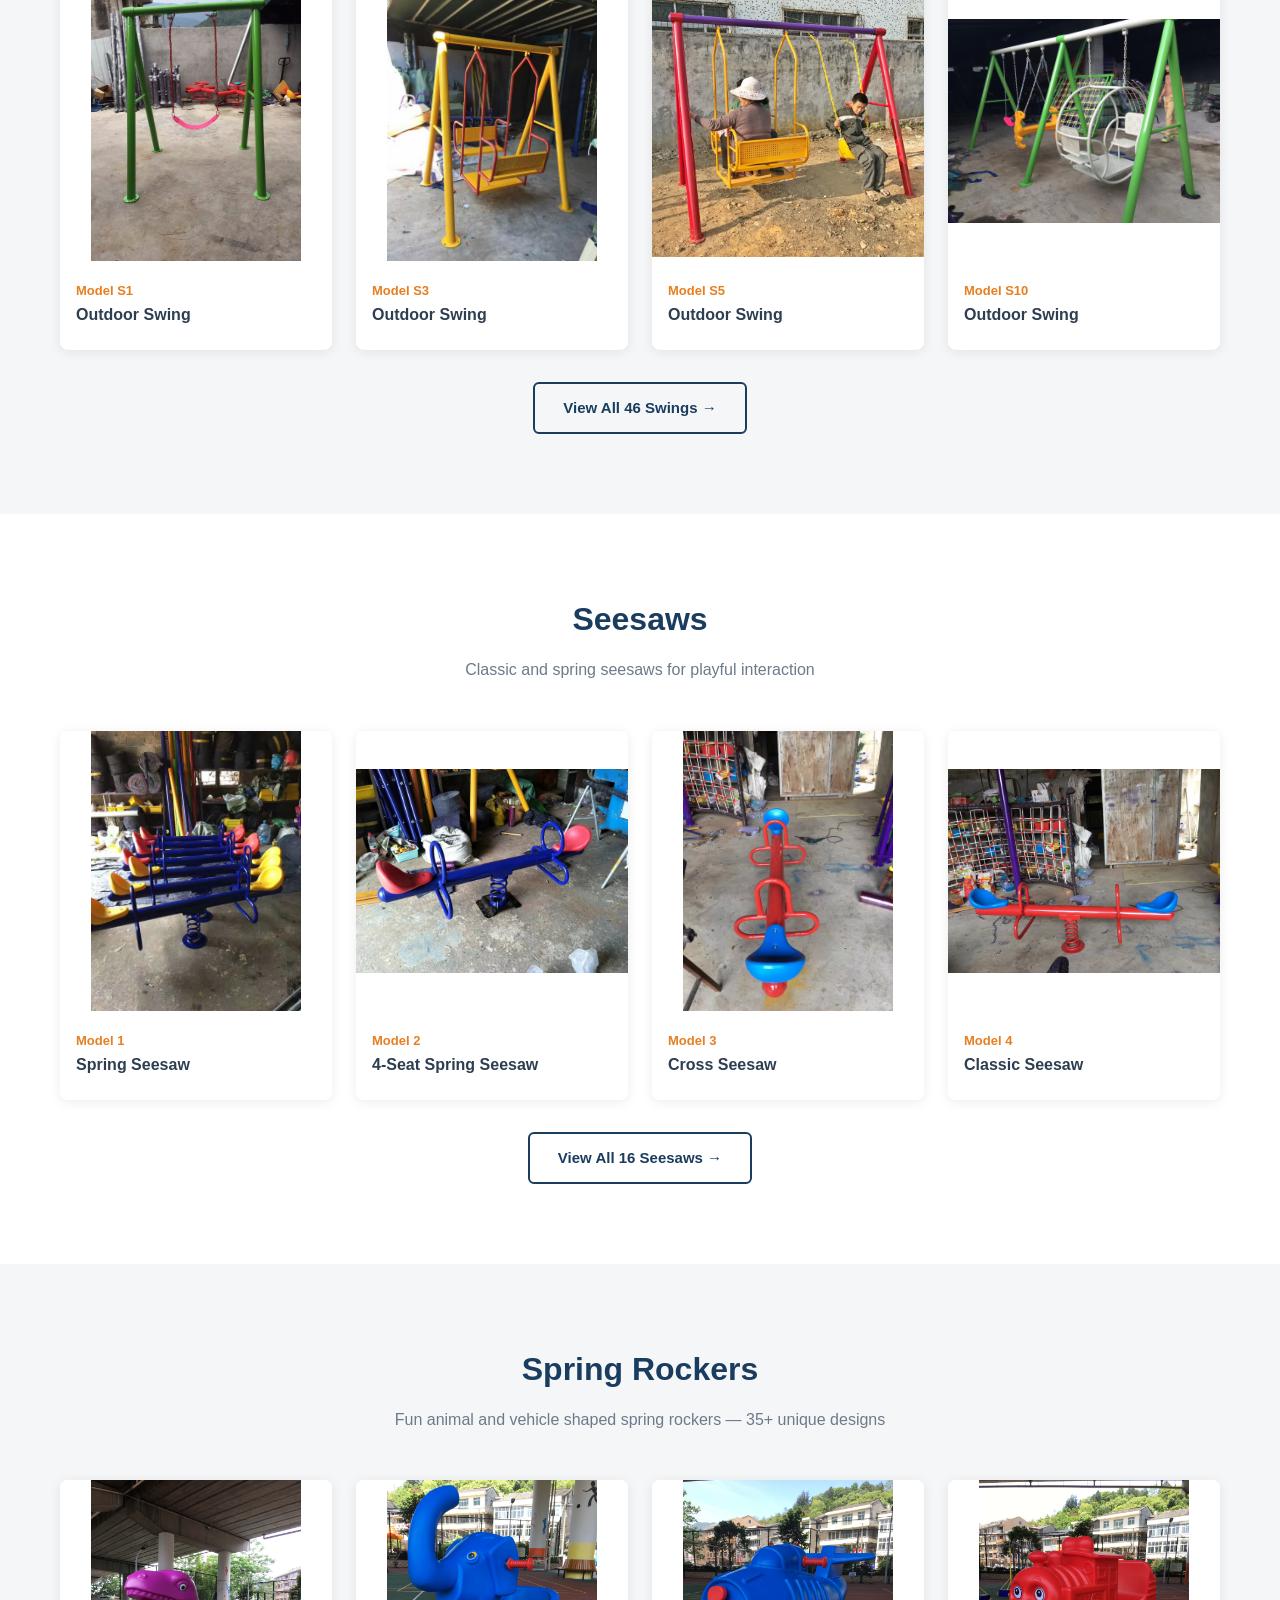
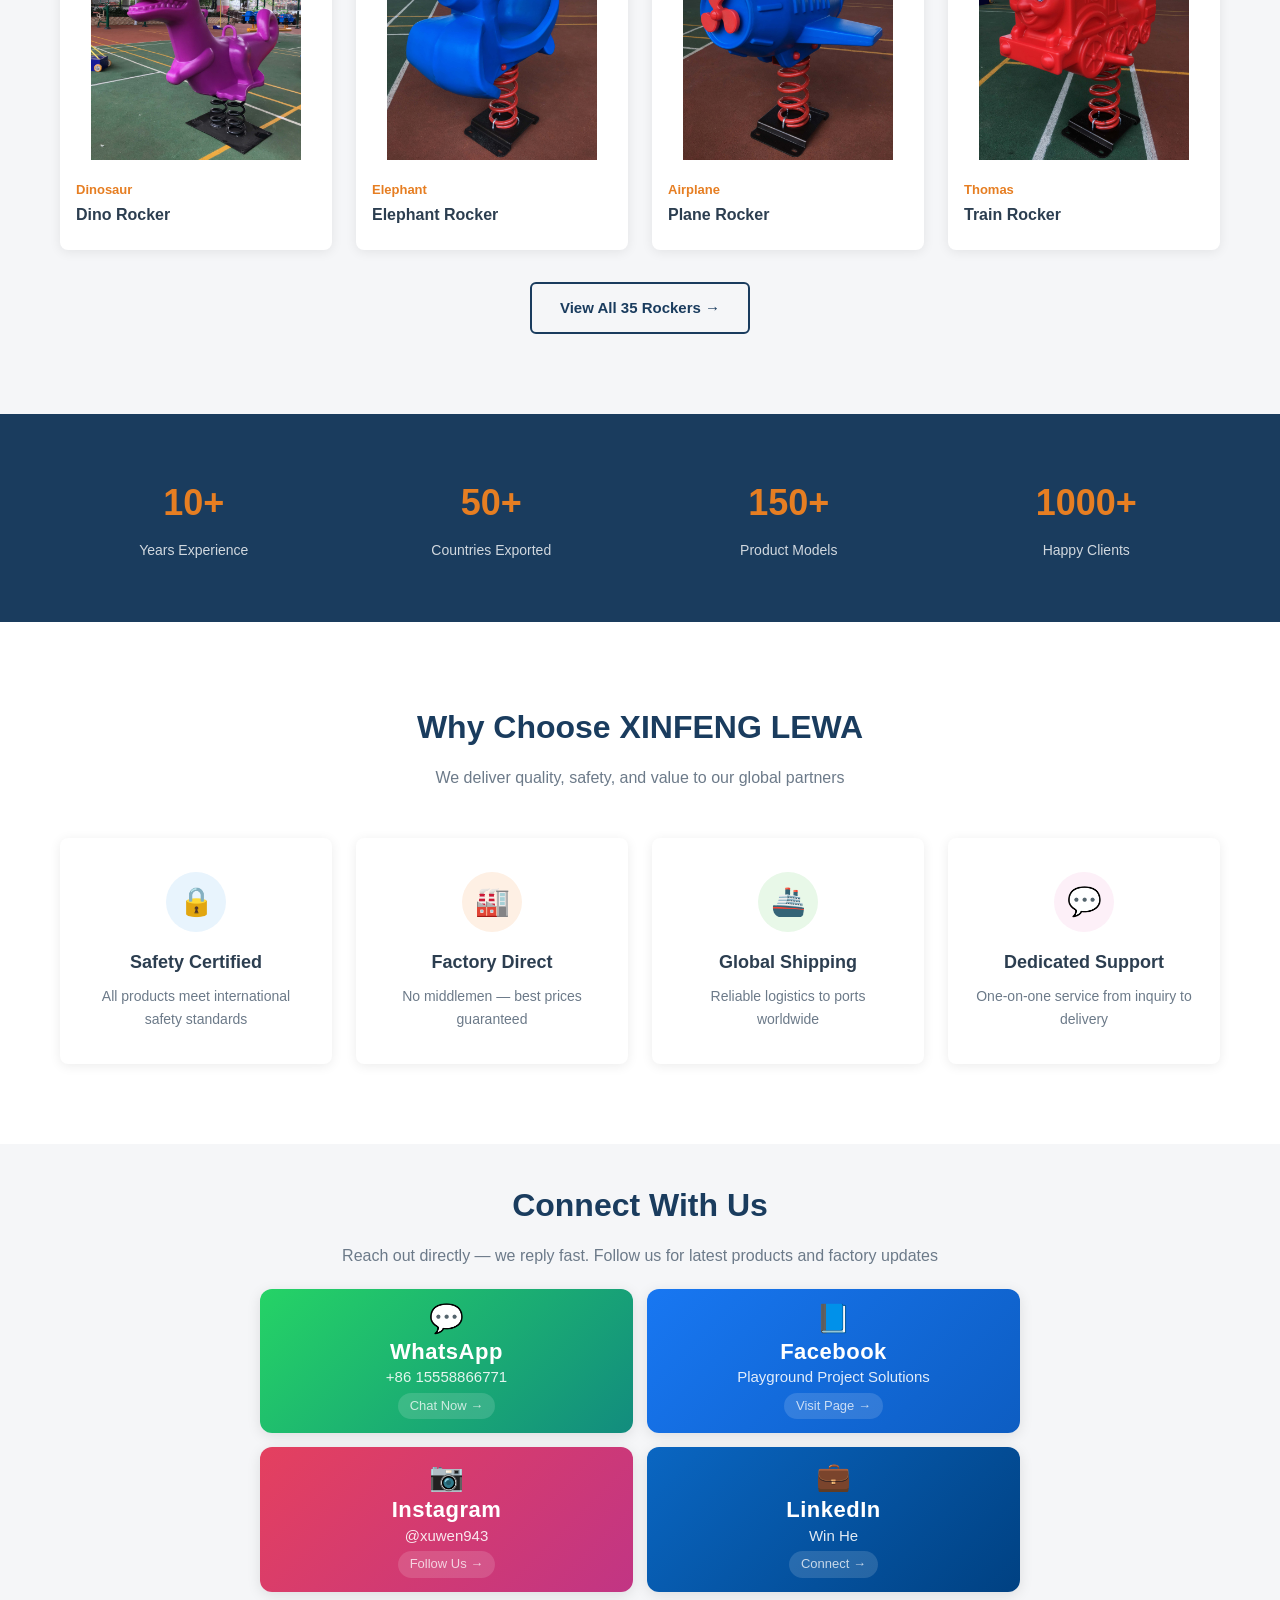
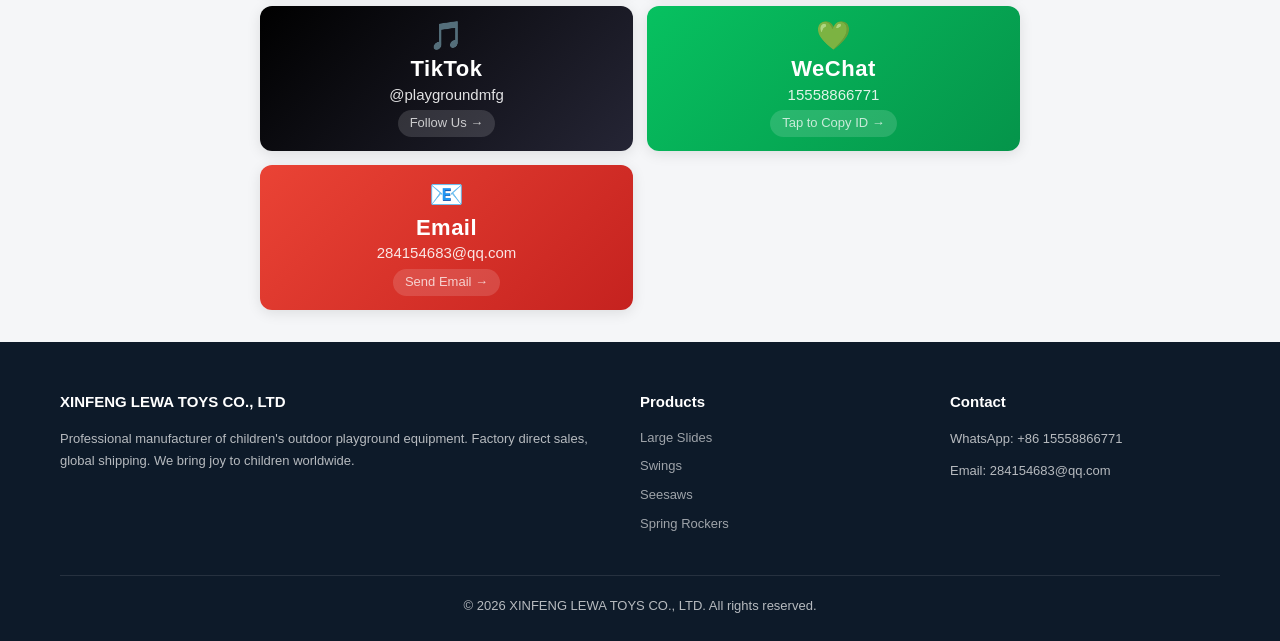
==== commit 2cdc7f06: "Cache-bust CSS via version query param" ====
--- a/index.html
+++ b/index.html
@@ -5,7 +5,7 @@
 <meta name="viewport" content="width=device-width, initial-scale=1.0">
 <meta name="description" content="XINFENG LEWA TOYS CO., LTD - Professional manufacturer of children's outdoor playground equipment. Slides, swings, seesaws, rockers. Factory direct, global shipping.">
 <title>XINFENG LEWA TOYS | Children's Playground Equipment Manufacturer</title>
-<link rel="stylesheet" href="css/style.css">
+<link rel="stylesheet" href="css/style.css?v=20260716">
 </head>
 <body>
 
--- a/css/style.css
+++ b/css/style.css
@@ -467,34 +467,31 @@
    SOCIAL MEDIA SECTION
    ======================================== */
 .social-section {
-  padding: 40px 0;
+  padding: 36px 0 32px;
   background: var(--bg);
 }
 .social-section .section-title {
-  margin-bottom: 24px;
+  margin-bottom: 20px;
 }
 .social-grid {
   display: grid;
   grid-template-columns: repeat(2, 1fr);
-  gap: 16px;
-  max-width: 800px;
+  gap: 14px;
+  max-width: 760px;
   margin: 0 auto;
 }
 .social-card {
-  display: flex;
-  flex-direction: column;
-  align-items: center;
-  gap: 8px;
-  padding: 20px 16px 18px;
-  border-radius: 14px;
+  display: block;
+  text-align: center;
   text-decoration: none;
   color: #fff;
-  transition: box-shadow 0.3s ease;
-  box-shadow: 0 4px 16px rgba(0,0,0,0.1);
+  border-radius: 12px;
+  box-shadow: 0 3px 14px rgba(0,0,0,0.1);
   cursor: pointer;
+  padding: 16px 10px 14px;
 }
 .social-card:hover {
-  box-shadow: 0 12px 32px rgba(0,0,0,0.2);
+  box-shadow: 0 8px 26px rgba(0,0,0,0.18);
 }
 .social-card.fb { background: linear-gradient(135deg, #1877F2, #0d5dc2); }
 .social-card.ig { background: linear-gradient(135deg, #E4405F, #c13584); }
@@ -502,33 +499,55 @@
 .social-card.wx { background: linear-gradient(135deg, #07C160, #05944a); }
 .social-card.whatsapp { background: linear-gradient(135deg, #25D366, #128C7E); }
 .social-card.email { background: linear-gradient(135deg, #EA4335, #c5221f); }
-.social-card.tt { background: linear-gradient(135deg, #000000, #1a1a2e); }
+.social-card.tt { background: linear-gradient(135deg, #000000, #252535); }
 .social-card .social-icon {
-  width: 58px; height: 58px;
-  border-radius: 50%;
-  background: rgba(255,255,255,0.2);
-  display: flex; align-items: center; justify-content: center;
-  font-size: 30px;
+  font-size: 28px;
+  line-height: 1;
+  margin-bottom: 6px;
 }
 .social-card .social-name {
-  font-size: 30px;
+  font-size: 22px;
   font-weight: 700;
   letter-spacing: 0.5px;
+  line-height: 1.2;
+  margin-bottom: 2px;
 }
 .social-card .social-handle {
-  font-size: 19px;
-  opacity: 0.85;
-  text-align: center;
-  word-break: break-all;
+  font-size: 15px;
+  opacity: 0.88;
+  word-break: break-word;
+  line-height: 1.3;
+  cursor: copy;
 }
 .social-card .social-arrow {
-  margin-top: 2px;
-  font-size: 16px;
-  opacity: 0.8;
-  background: rgba(255,255,255,0.2);
-  padding: 6px 16px;
-  border-radius: 20px;
-}
+  display: inline-block;
+  margin-top: 6px;
+  font-size: 13px;
+  opacity: 0.78;
+  background: rgba(255,255,255,0.18);
+  padding: 3px 12px;
+  border-radius: 16px;
+}
+
+/* Copy toast */
+.copy-toast {
+  position: fixed;
+  bottom: 24px;
+  left: 50%;
+  transform: translateX(-50%);
+  background: #1a3c5e;
+  color: #fff;
+  padding: 10px 22px;
+  border-radius: 8px;
+  font-size: 15px;
+  font-weight: 600;
+  box-shadow: 0 6px 20px rgba(0,0,0,0.25);
+  z-index: 99999;
+  opacity: 0;
+  pointer-events: none;
+  transition: opacity 0.25s ease;
+}
+.copy-toast.show { opacity: 1; }
 
 /* ========================================
    CONTACT PAGE FORM
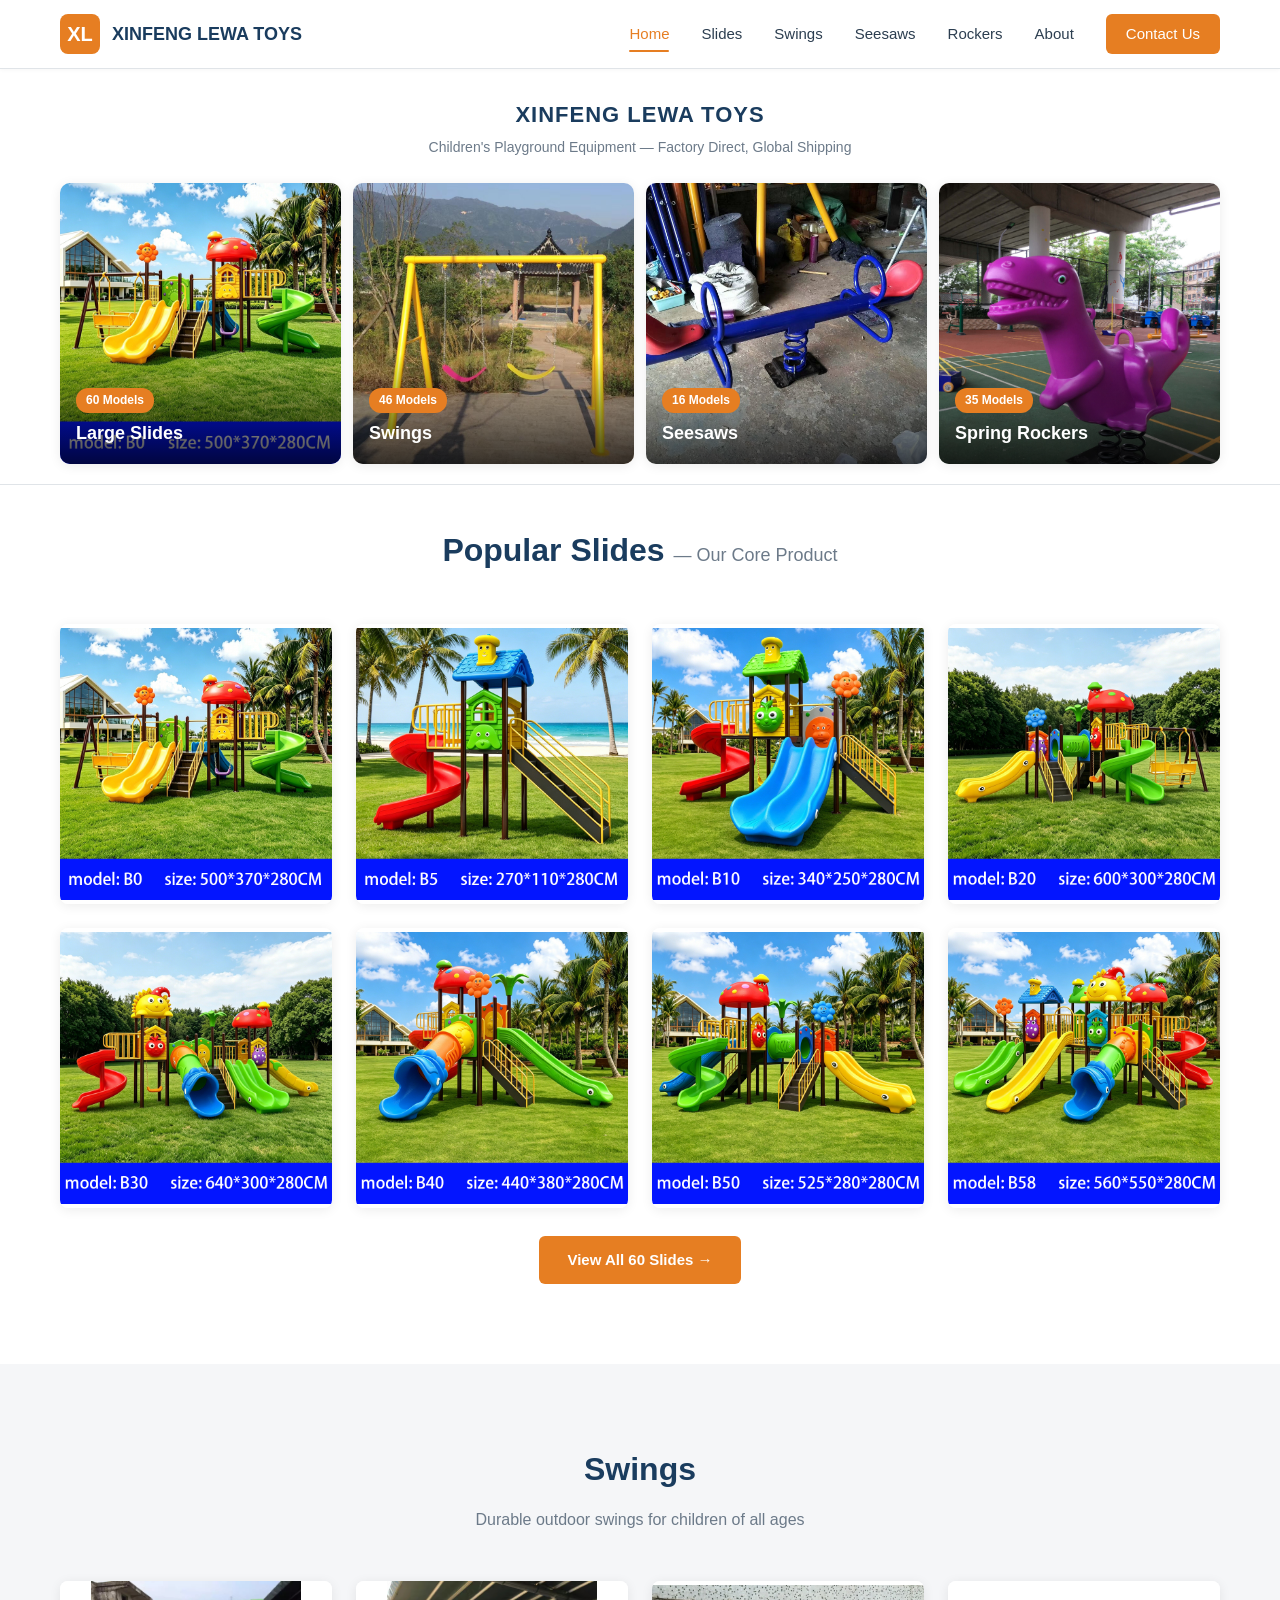
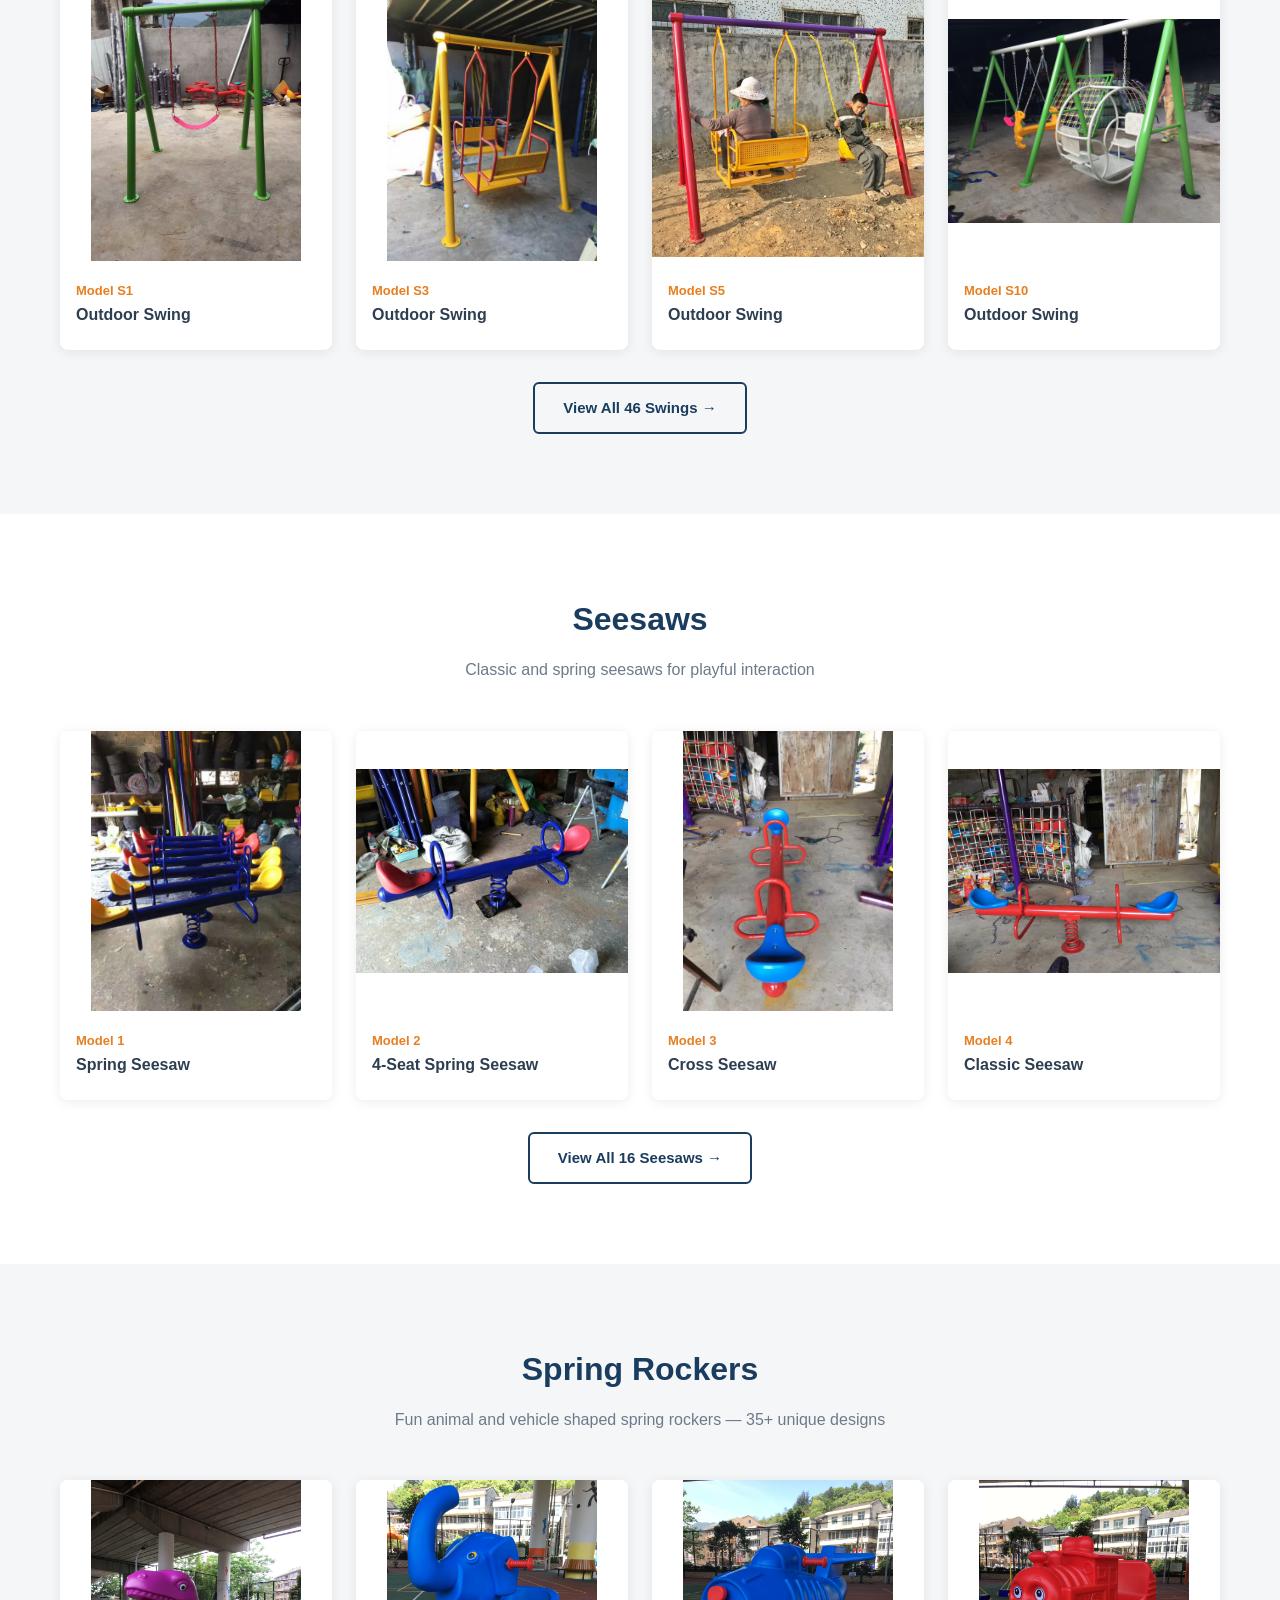
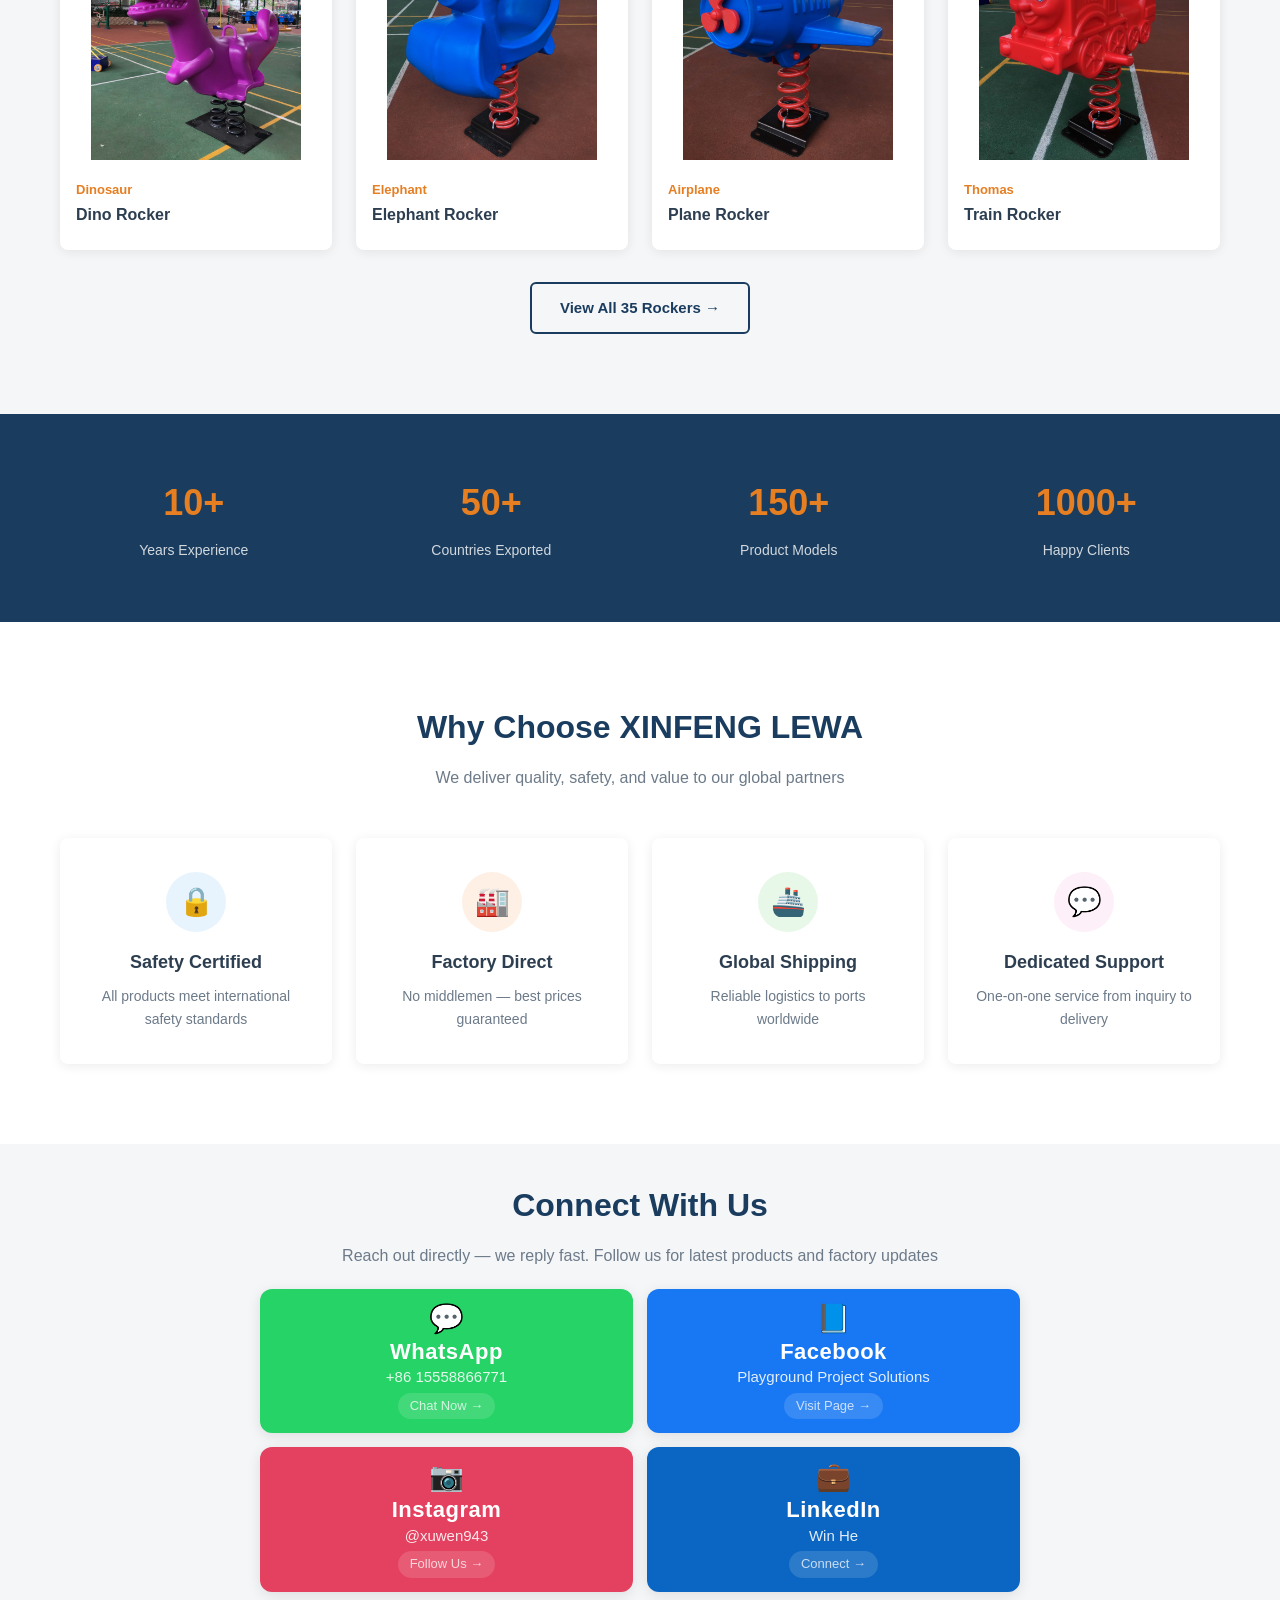
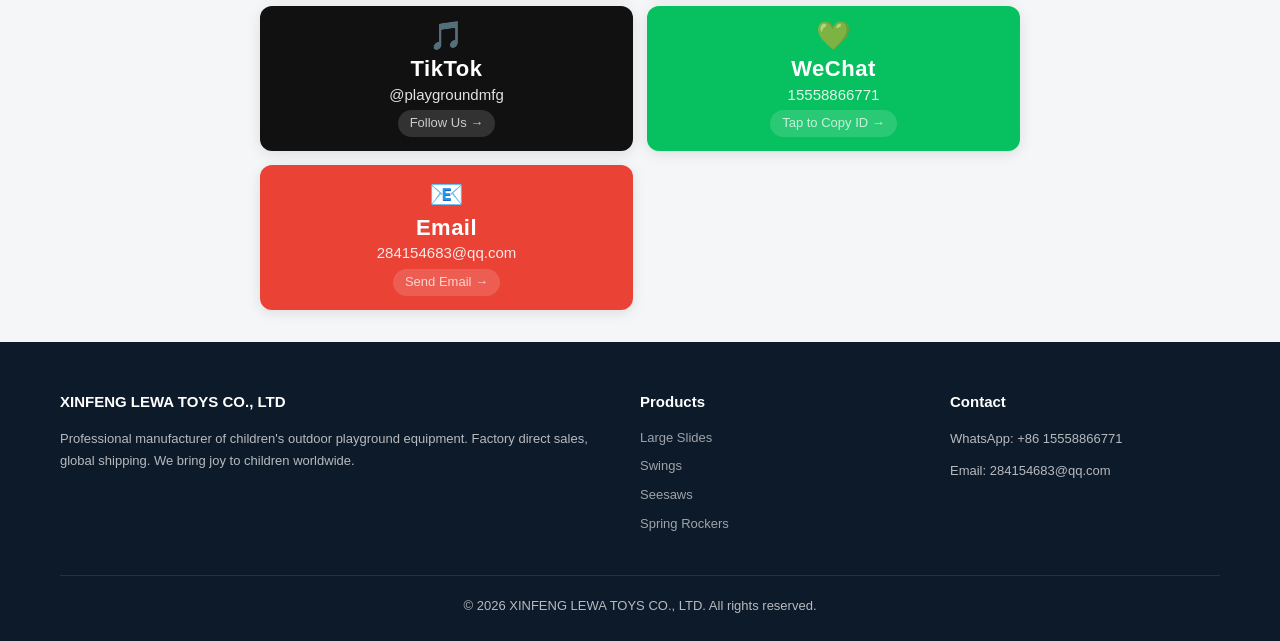
==== commit 368ad9fd: "Update CSS version to v=20260717" ====
--- a/index.html
+++ b/index.html
@@ -5,7 +5,7 @@
 <meta name="viewport" content="width=device-width, initial-scale=1.0">
 <meta name="description" content="XINFENG LEWA TOYS CO., LTD - Professional manufacturer of children's outdoor playground equipment. Slides, swings, seesaws, rockers. Factory direct, global shipping.">
 <title>XINFENG LEWA TOYS | Children's Playground Equipment Manufacturer</title>
-<link rel="stylesheet" href="css/style.css?v=20260716">
+<link rel="stylesheet" href="css/style.css?v=20260717">
 </head>
 <body>
 
--- a/css/style.css
+++ b/css/style.css
@@ -493,13 +493,13 @@
 .social-card:hover {
   box-shadow: 0 8px 26px rgba(0,0,0,0.18);
 }
-.social-card.fb { background: linear-gradient(135deg, #1877F2, #0d5dc2); }
-.social-card.ig { background: linear-gradient(135deg, #E4405F, #c13584); }
-.social-card.li { background: linear-gradient(135deg, #0A66C2, #004182); }
-.social-card.wx { background: linear-gradient(135deg, #07C160, #05944a); }
-.social-card.whatsapp { background: linear-gradient(135deg, #25D366, #128C7E); }
-.social-card.email { background: linear-gradient(135deg, #EA4335, #c5221f); }
-.social-card.tt { background: linear-gradient(135deg, #000000, #252535); }
+.social-card.fb { background: #1877F2; }
+.social-card.ig { background: #E4405F; }
+.social-card.li { background: #0A66C2; }
+.social-card.wx { background: #07C160; }
+.social-card.whatsapp { background: #25D366; }
+.social-card.email { background: #EA4335; }
+.social-card.tt { background: #111; }
 .social-card .social-icon {
   font-size: 28px;
   line-height: 1;
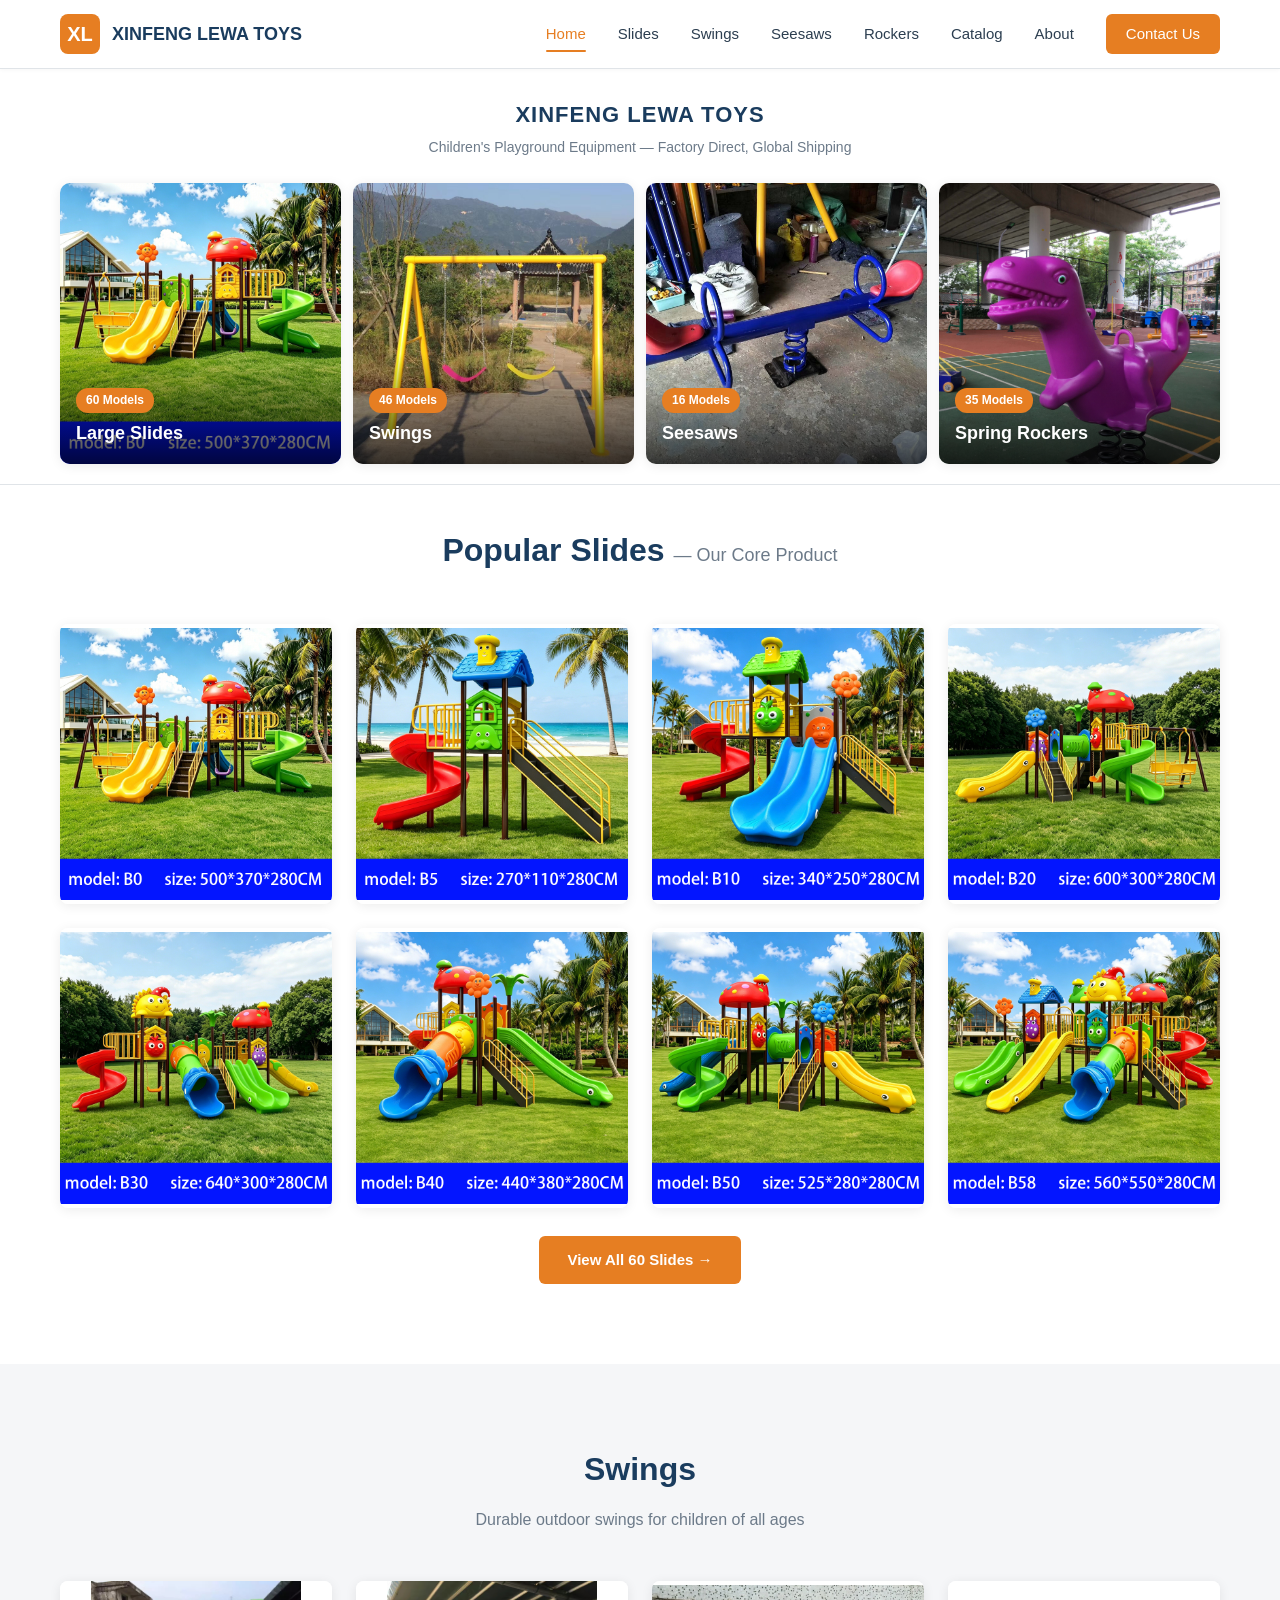
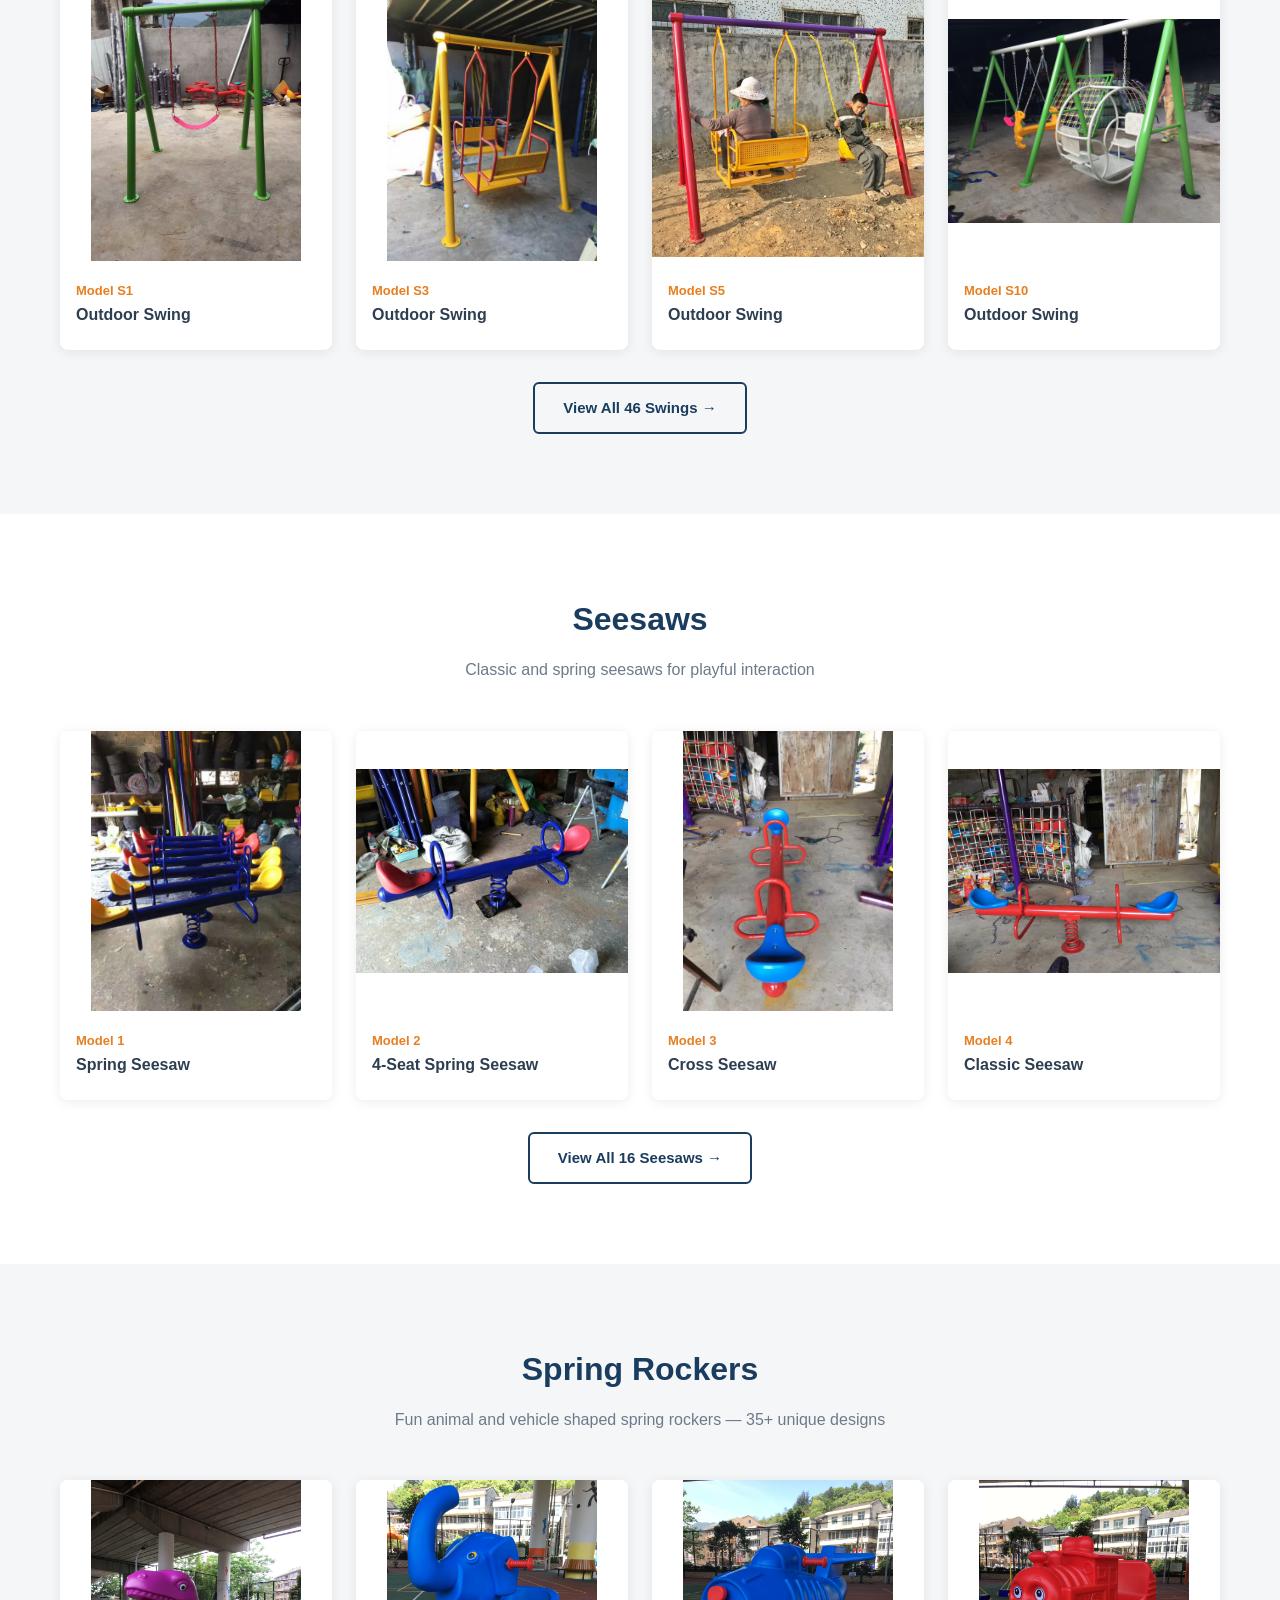
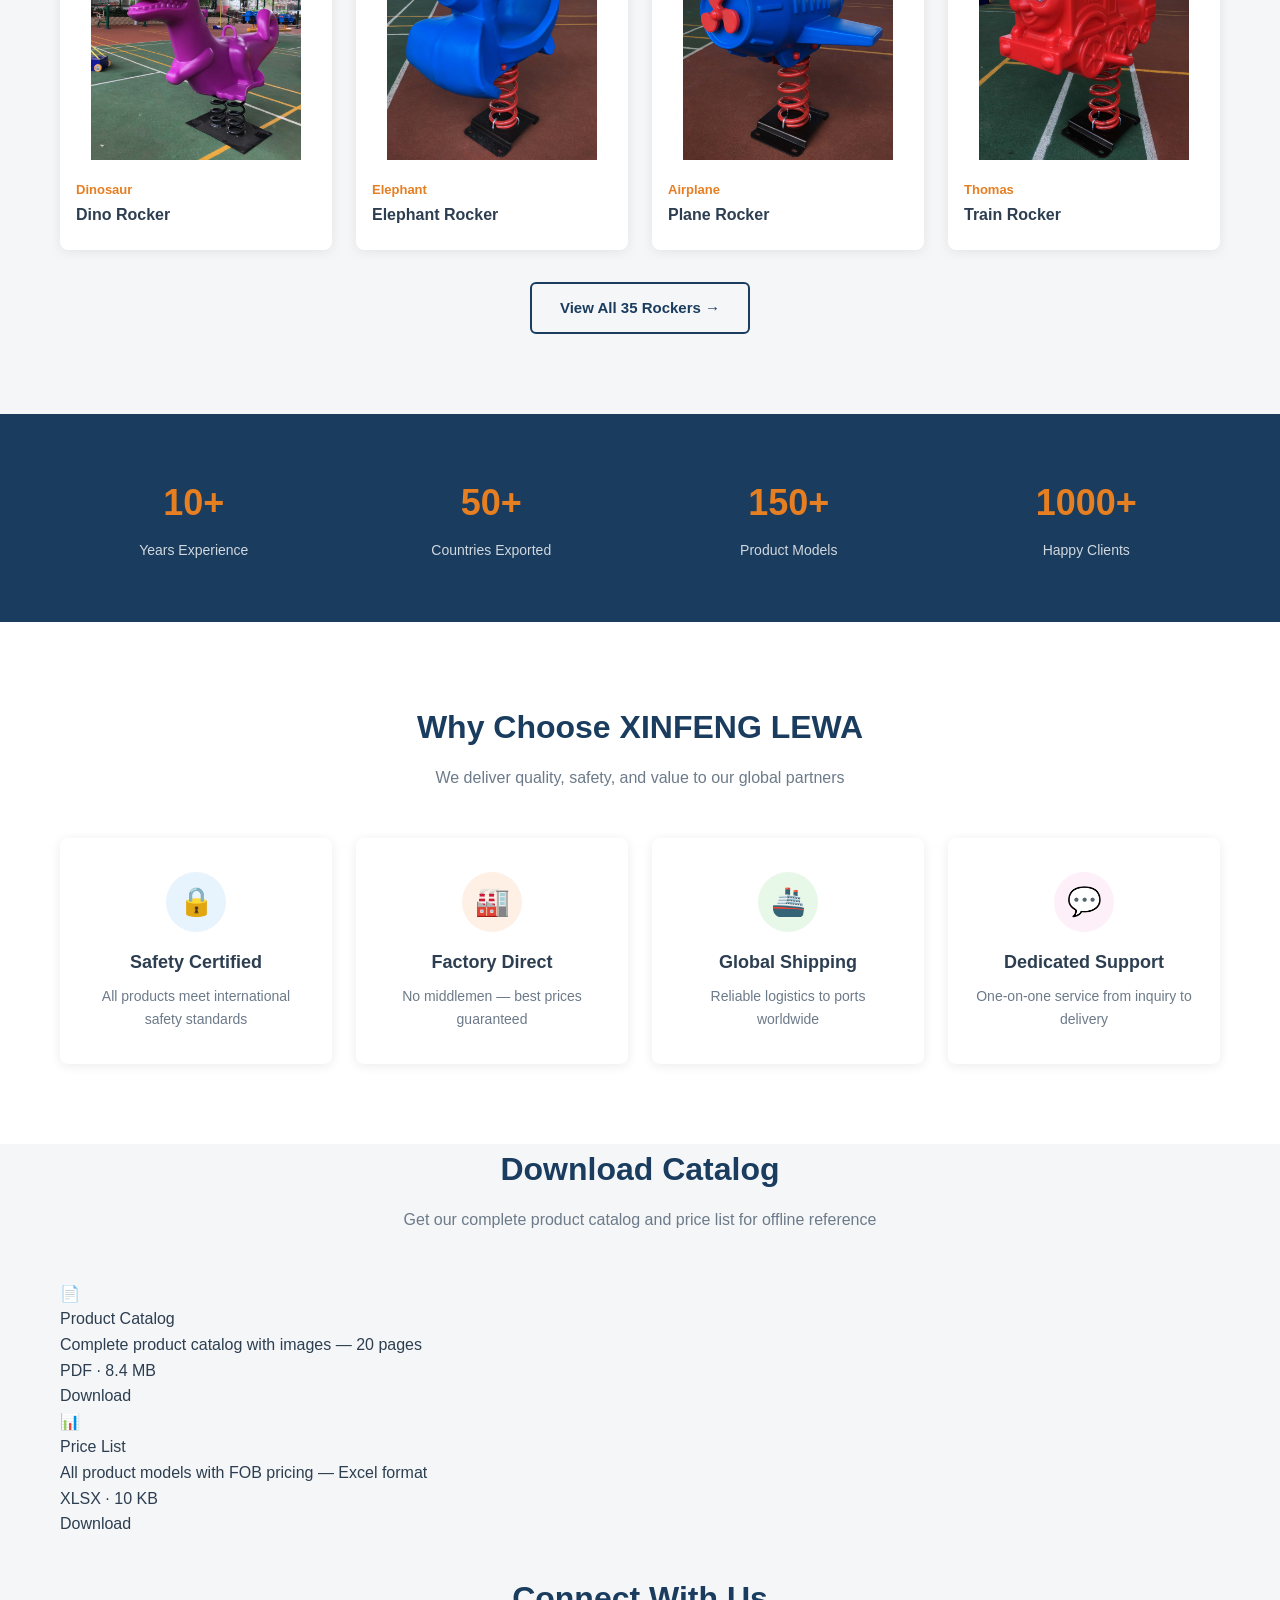
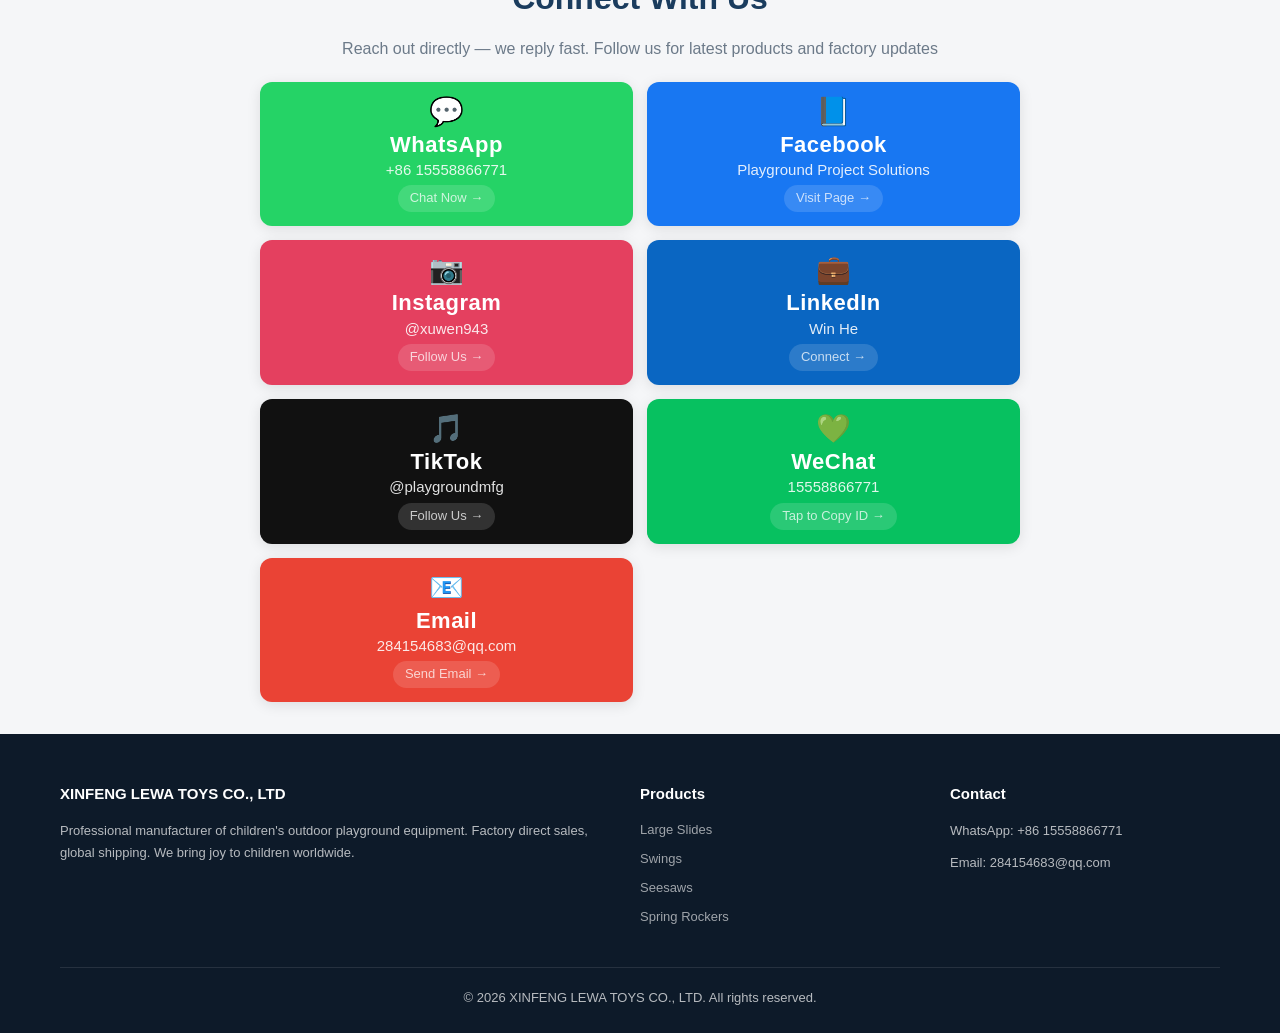
==== commit 570a3782: "Add catalog download section with PDF and XLSX" ====
--- a/index.html
+++ b/index.html
@@ -5,7 +5,7 @@
 <meta name="viewport" content="width=device-width, initial-scale=1.0">
 <meta name="description" content="XINFENG LEWA TOYS CO., LTD - Professional manufacturer of children's outdoor playground equipment. Slides, swings, seesaws, rockers. Factory direct, global shipping.">
 <title>XINFENG LEWA TOYS | Children's Playground Equipment Manufacturer</title>
-<link rel="stylesheet" href="css/style.css?v=20260717">
+<link rel="stylesheet" href="css/style.css?v=20260719">
 </head>
 <body>
 
@@ -25,6 +25,7 @@
       <a href="swings.html">Swings</a>
       <a href="seesaws.html">Seesaws</a>
       <a href="rockers.html">Rockers</a>
+      <a href="#download">Catalog</a>
       <a href="about.html">About</a>
       <a href="contact.html" class="cta">Contact Us</a>
     </nav>
@@ -254,6 +255,32 @@
         <h3>Dedicated Support</h3>
         <p>One-on-one service from inquiry to delivery</p>
       </div>
+    </div>
+  </div>
+</section>
+
+<!-- DOWNLOAD CATALOG -->
+<section class="download-section" id="download">
+  <div class="container">
+    <div class="section-title">
+      <h2>Download Catalog</h2>
+      <p>Get our complete product catalog and price list for offline reference</p>
+    </div>
+    <div class="download-grid">
+      <a href="downloads/Kids_Slide_Catalog.pdf" class="download-card" download>
+        <div class="download-icon">📄</div>
+        <div class="download-name">Product Catalog</div>
+        <div class="download-desc">Complete product catalog with images &mdash; 20 pages</div>
+        <div class="download-size">PDF &middot; 8.4 MB</div>
+        <span class="download-btn">Download</span>
+      </a>
+      <a href="downloads/All_Products_Price_List.xlsx" class="download-card" download>
+        <div class="download-icon">📊</div>
+        <div class="download-name">Price List</div>
+        <div class="download-desc">All product models with FOB pricing &mdash; Excel format</div>
+        <div class="download-size">XLSX &middot; 10 KB</div>
+        <span class="download-btn">Download</span>
+      </a>
     </div>
   </div>
 </section>
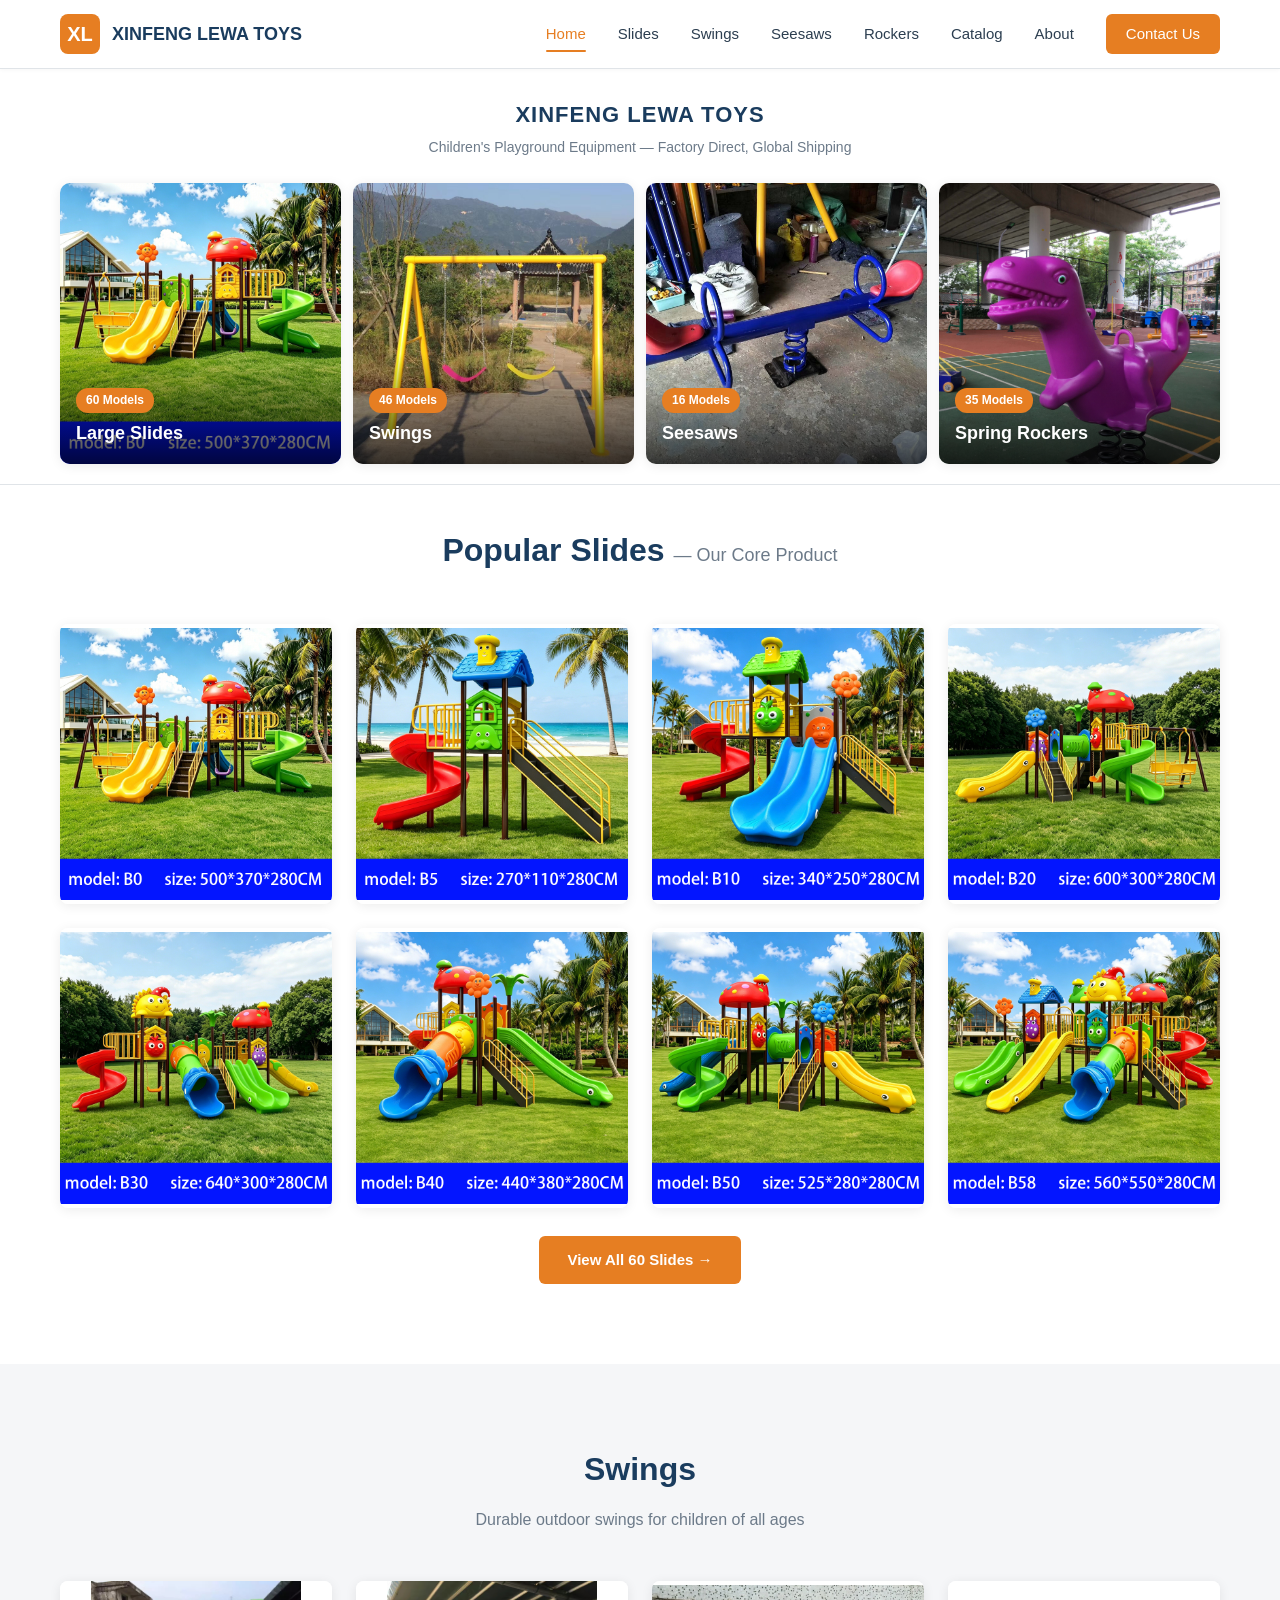
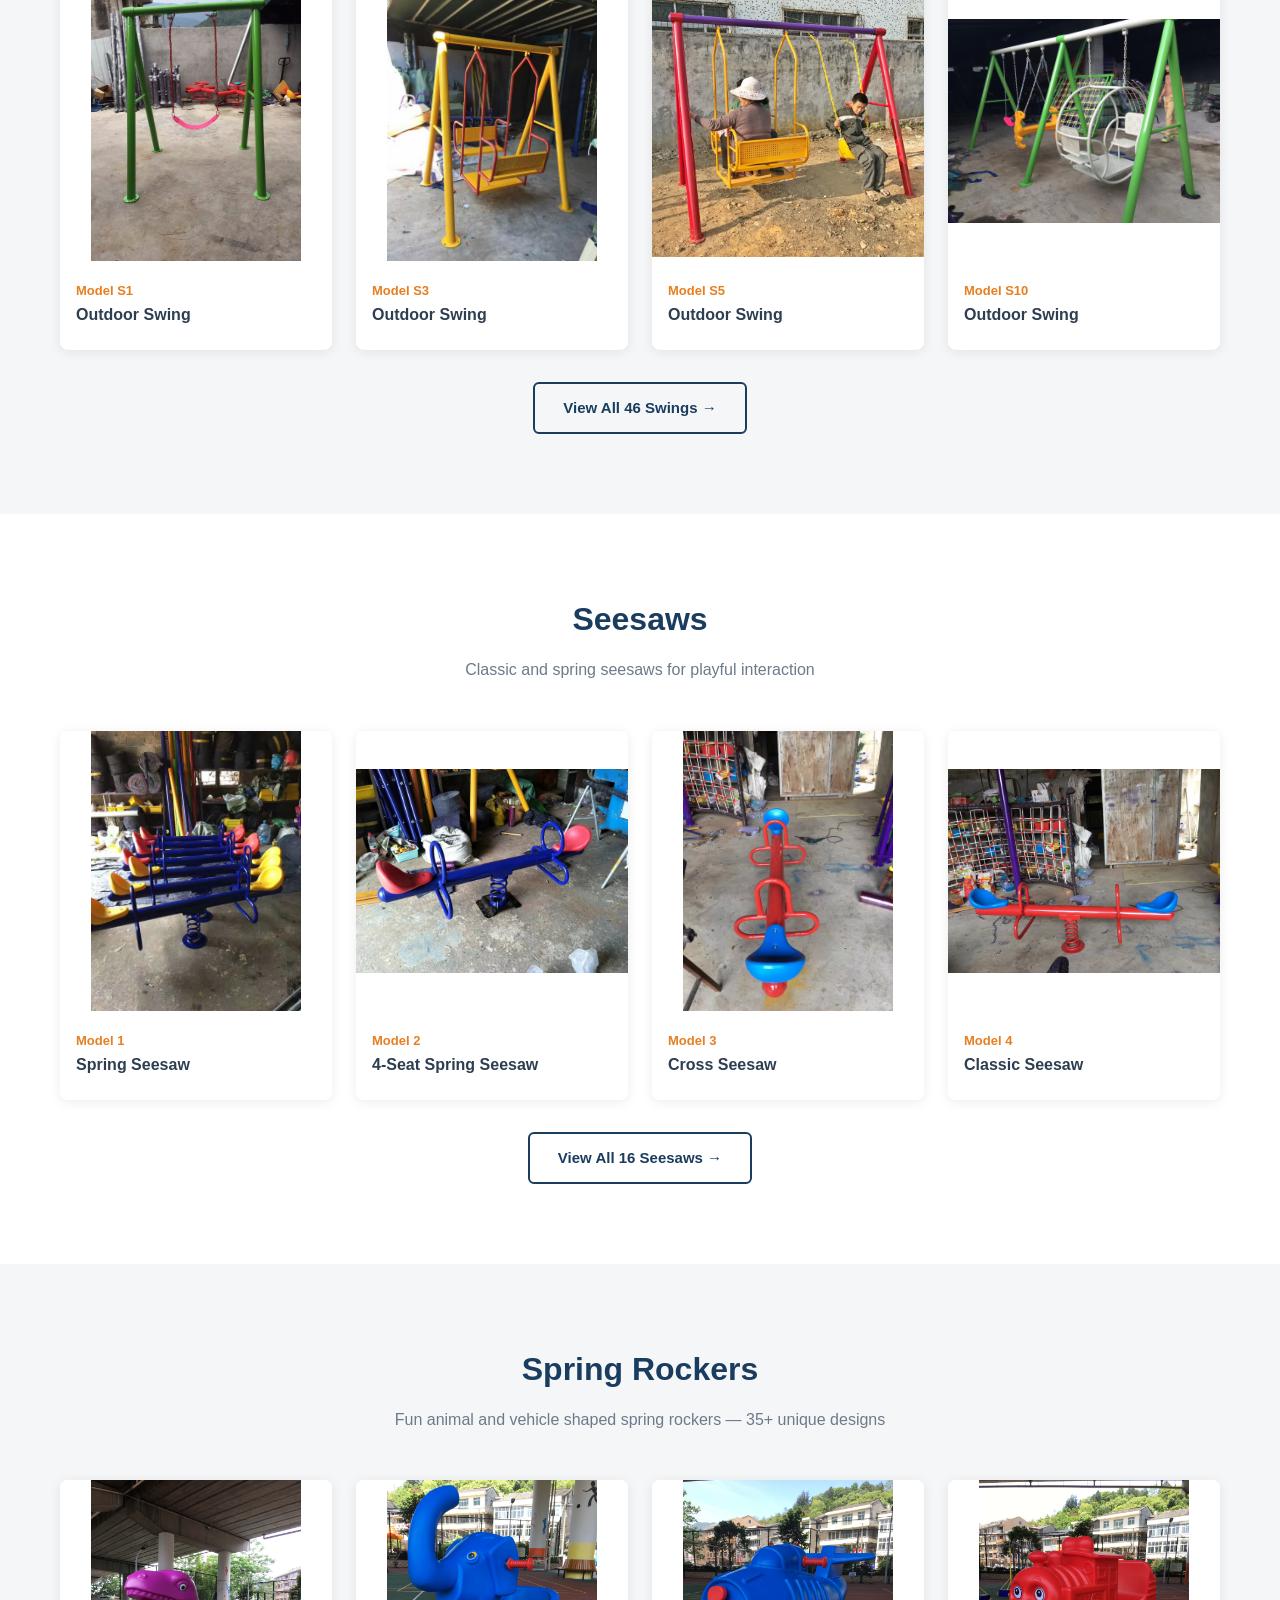
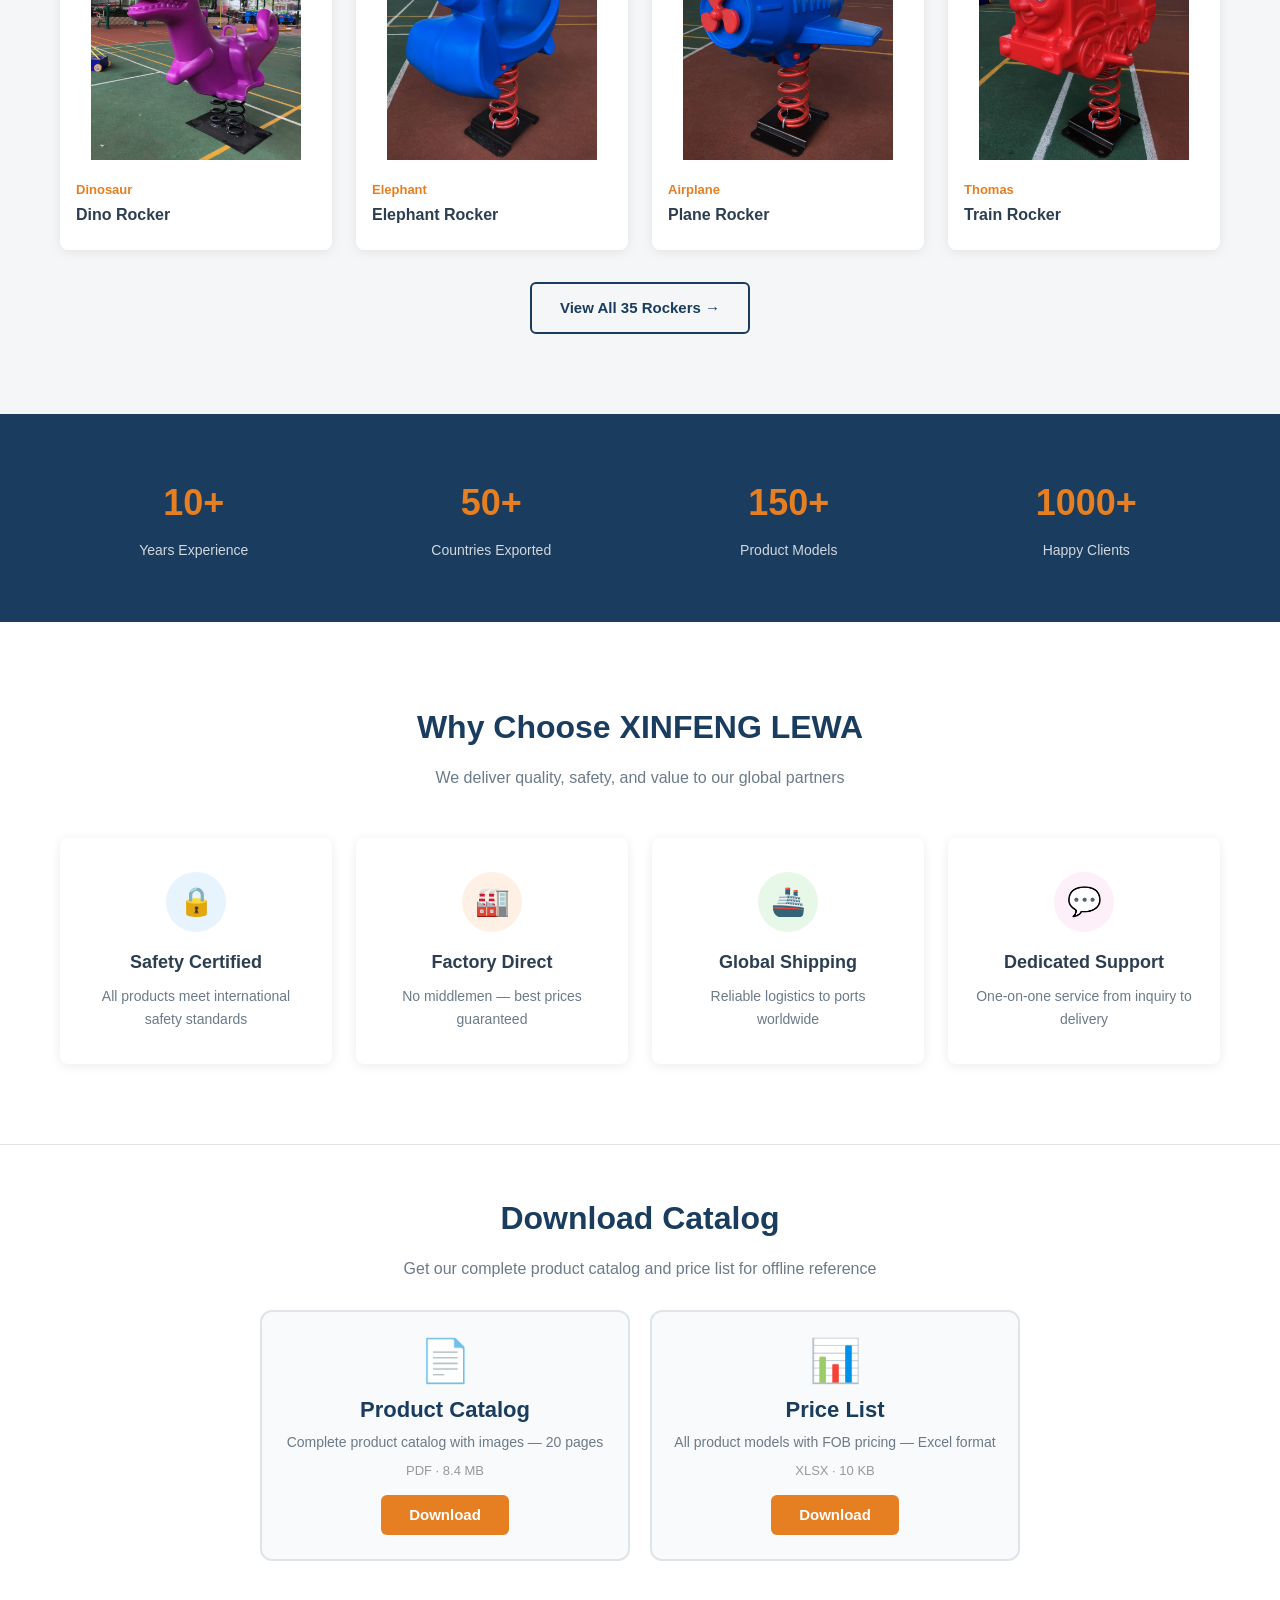
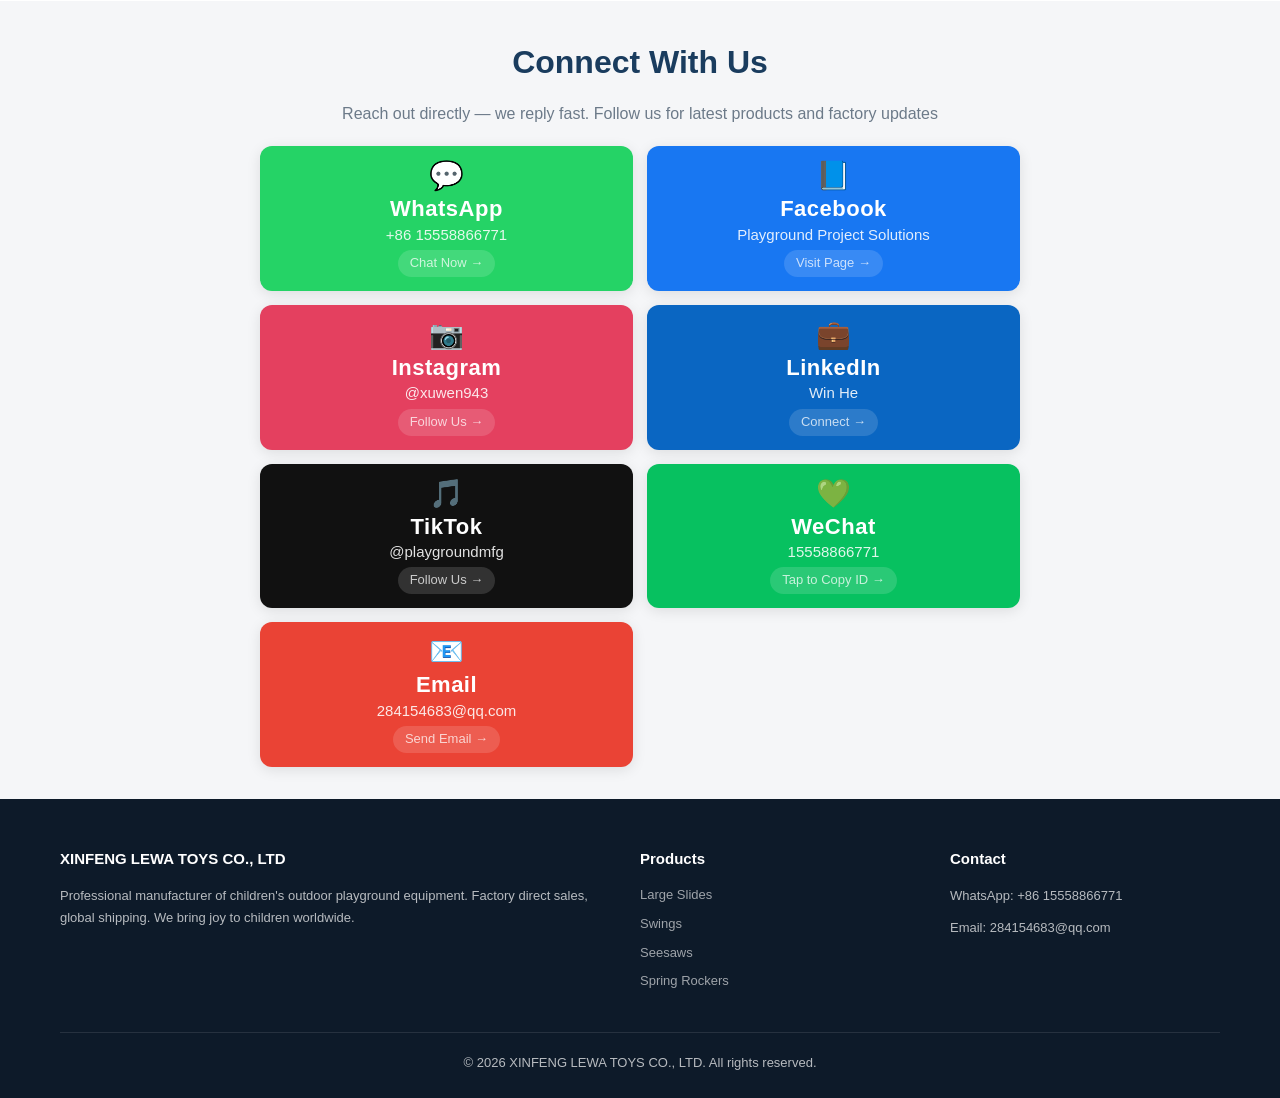
==== commit 07f2b42a: "Use original XLS file (with images) for price list download" ====
--- a/index.html
+++ b/index.html
@@ -274,7 +274,7 @@
         <div class="download-size">PDF &middot; 8.4 MB</div>
         <span class="download-btn">Download</span>
       </a>
-      <a href="downloads/All_Products_Price_List.xlsx" class="download-card" download>
+      <a href="downloads/All_Products_Price_List.xls" class="download-card" download>
         <div class="download-icon">📊</div>
         <div class="download-name">Price List</div>
         <div class="download-desc">All product models with FOB pricing &mdash; Excel format</div>
--- a/css/style.css
+++ b/css/style.css
@@ -550,6 +550,77 @@
 .copy-toast.show { opacity: 1; }
 
 /* ========================================
+   DOWNLOAD SECTION
+   ======================================== */
+.download-section {
+  padding: 48px 0 40px;
+  background: var(--white);
+  border-top: 1px solid var(--border);
+}
+.download-section .section-title {
+  margin-bottom: 28px;
+}
+.download-grid {
+  display: grid;
+  grid-template-columns: repeat(2, 1fr);
+  gap: 20px;
+  max-width: 760px;
+  margin: 0 auto;
+}
+.download-card {
+  display: block;
+  text-align: center;
+  text-decoration: none;
+  color: var(--text);
+  background: #f8fafb;
+  border: 2px solid var(--border);
+  border-radius: 12px;
+  padding: 28px 20px 24px;
+  transition: all 0.25s ease;
+  cursor: pointer;
+}
+.download-card:hover {
+  border-color: var(--accent);
+  box-shadow: 0 6px 24px rgba(0,0,0,0.1);
+  transform: translateY(-2px);
+}
+.download-card .download-icon {
+  font-size: 42px;
+  line-height: 1;
+  margin-bottom: 10px;
+}
+.download-card .download-name {
+  font-size: 22px;
+  font-weight: 700;
+  color: var(--primary);
+  margin-bottom: 6px;
+}
+.download-card .download-desc {
+  font-size: 14px;
+  color: var(--text-light);
+  margin-bottom: 8px;
+  line-height: 1.4;
+}
+.download-card .download-size {
+  font-size: 13px;
+  color: #999;
+  margin-bottom: 14px;
+}
+.download-card .download-btn {
+  display: inline-block;
+  background: var(--accent);
+  color: #fff;
+  padding: 8px 28px;
+  border-radius: 6px;
+  font-size: 15px;
+  font-weight: 600;
+  transition: background 0.2s ease;
+}
+.download-card:hover .download-btn {
+  background: var(--accent-hover);
+}
+
+/* ========================================
    CONTACT PAGE FORM
    ======================================== */
 .contact-form-wrap {
@@ -678,6 +749,10 @@
   .social-card .social-name { font-size: 26px; }
   .social-card .social-handle { font-size: 17px; }
 
+  .download-grid { grid-template-columns: 1fr; max-width: 400px; }
+  .download-card { padding: 24px 16px 20px; }
+  .download-card .download-name { font-size: 20px; }
+
   .product-grid { grid-template-columns: repeat(auto-fill, minmax(150px, 1fr)); gap: 12px; }
   .cat-grid { grid-template-columns: repeat(2, 1fr); gap: 12px; }
 }
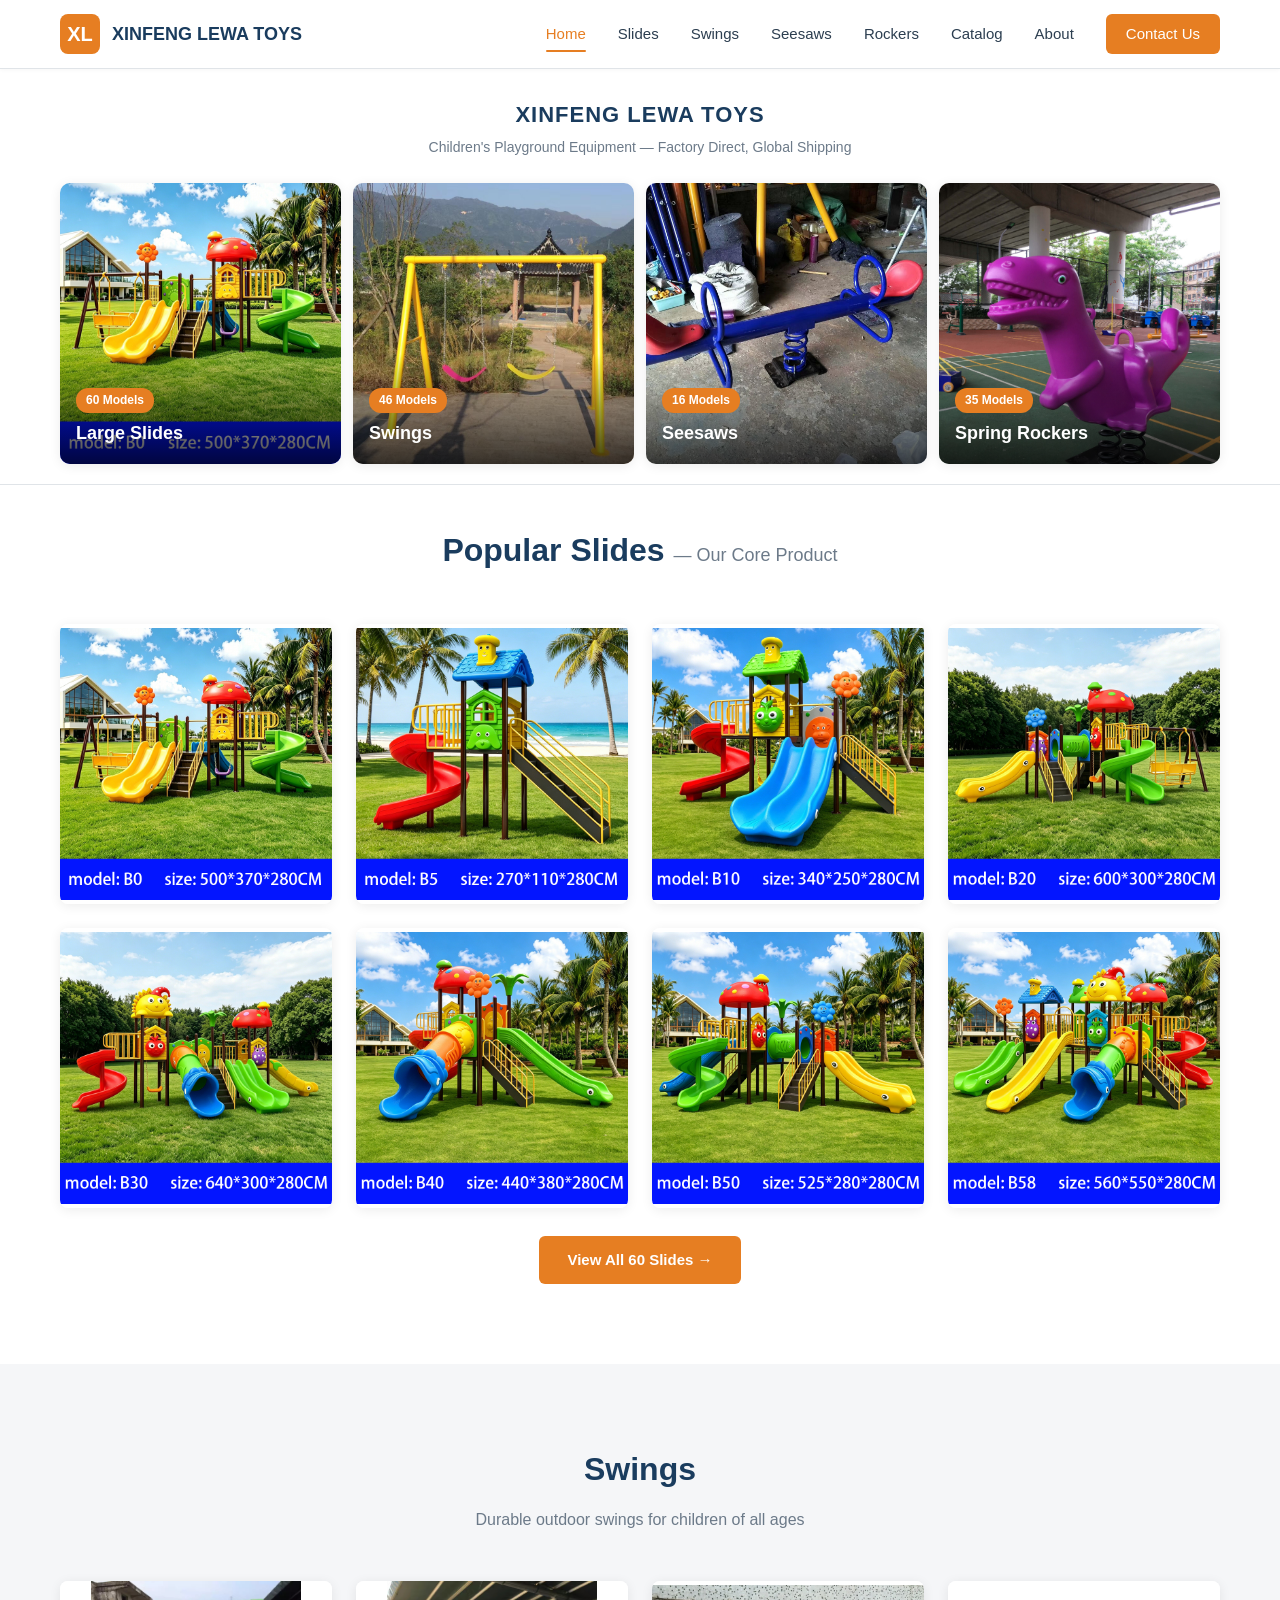
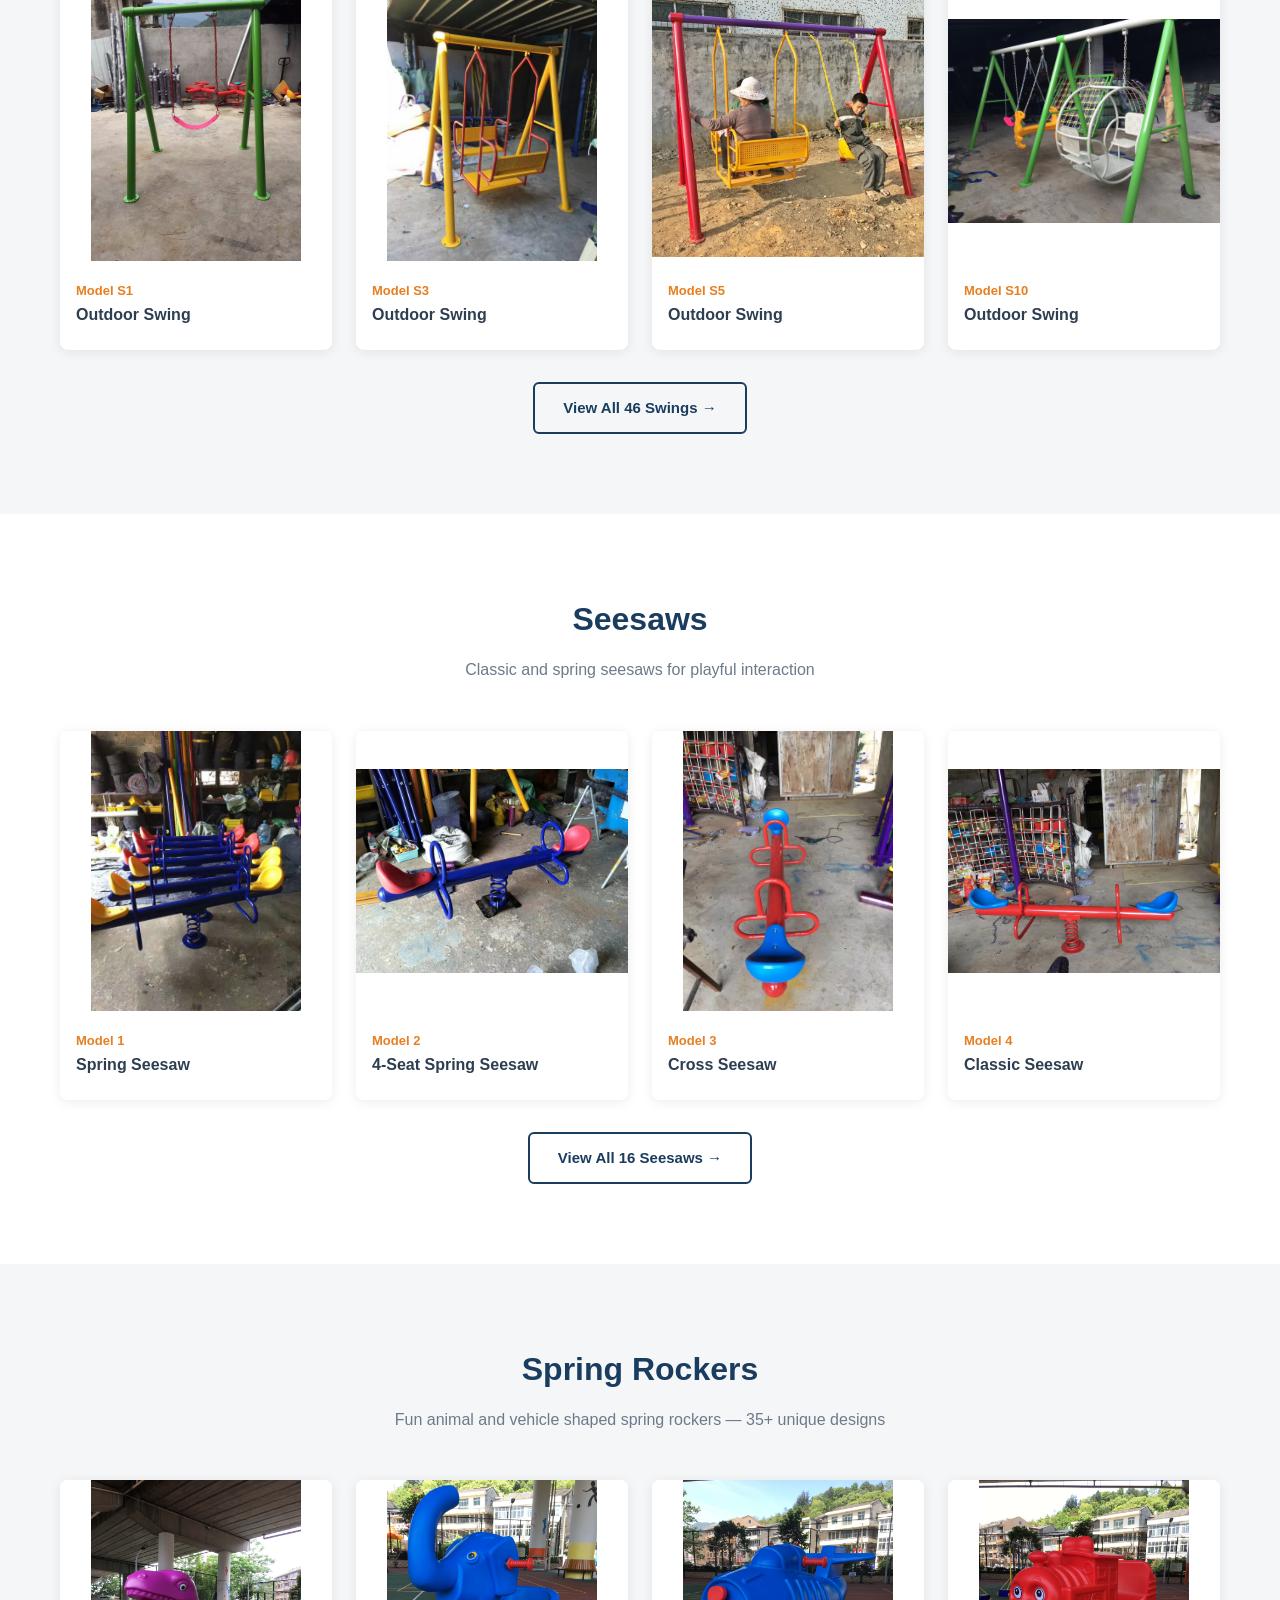
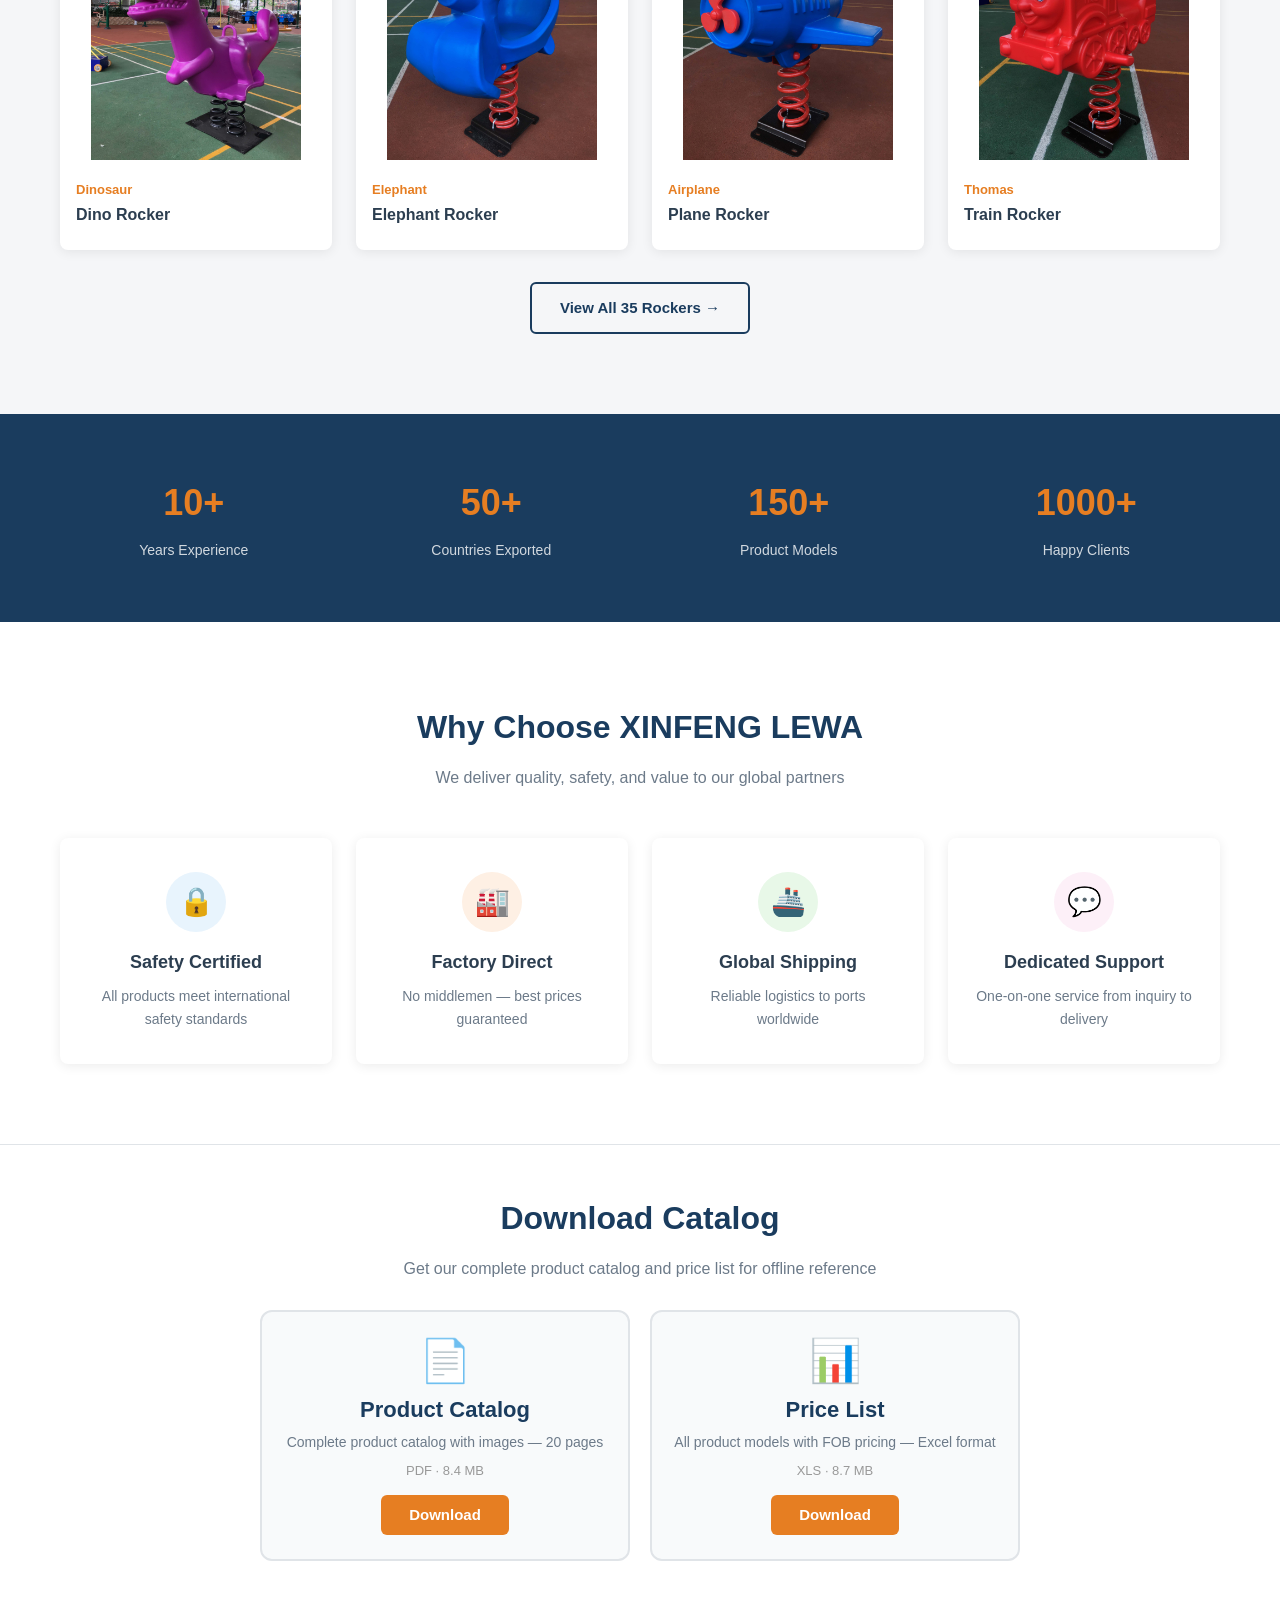
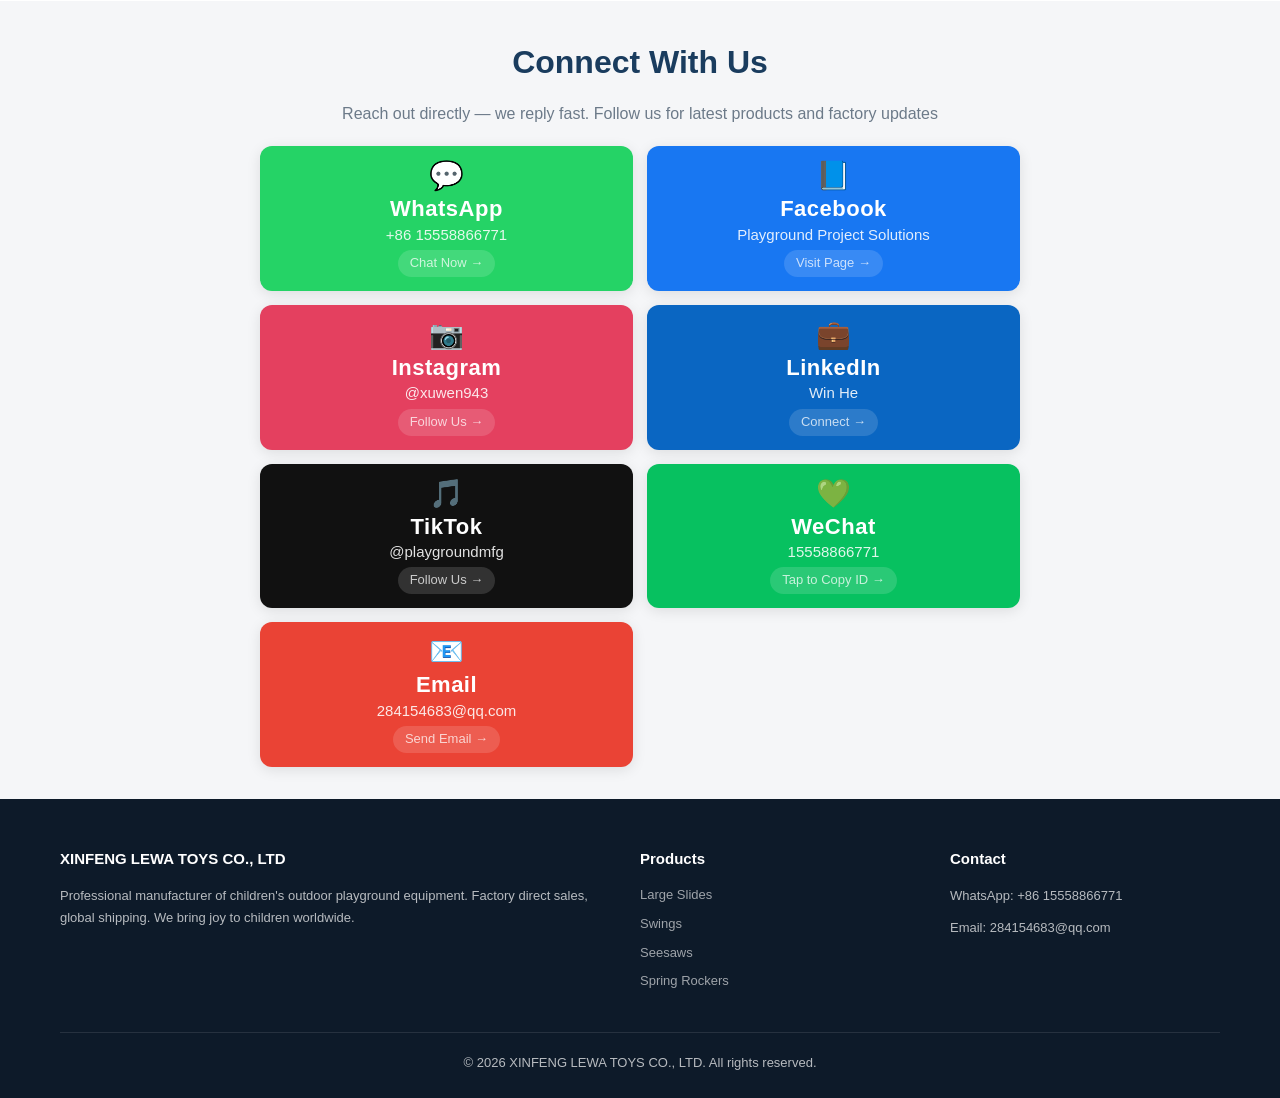
==== commit 0b5b23e1: "SEO optimization: add meta descriptions, descriptive alt tags, sitemap.xml" ====
--- a/index.html
+++ b/index.html
@@ -5,7 +5,7 @@
 <meta name="viewport" content="width=device-width, initial-scale=1.0">
 <meta name="description" content="XINFENG LEWA TOYS CO., LTD - Professional manufacturer of children's outdoor playground equipment. Slides, swings, seesaws, rockers. Factory direct, global shipping.">
 <title>XINFENG LEWA TOYS | Children's Playground Equipment Manufacturer</title>
-<link rel="stylesheet" href="css/style.css?v=20260719">
+<link rel="stylesheet" href="css/style.css?v=20260720">
 </head>
 <body>
 
@@ -41,28 +41,28 @@
     </div>
     <div class="showcase-grid">
       <a href="slides.html" class="showcase-card">
-        <div class="showcase-img"><img src="images/slides/0.jpg" alt="Large Slides"></div>
+        <div class="showcase-img"><img src="images/slides/0.jpg" alt="Large Children's Combination Slide Factory"></div>
         <div class="showcase-label">
           <span class="showcase-count">60 Models</span>
           <h3>Large Slides</h3>
         </div>
       </a>
       <a href="swings.html" class="showcase-card">
-        <div class="showcase-img"><img src="images/swings/2.jpg" alt="Swings"></div>
+        <div class="showcase-img"><img src="images/swings/2.jpg" alt="Outdoor Children's Swing Set Factory"></div>
         <div class="showcase-label">
           <span class="showcase-count">46 Models</span>
           <h3>Swings</h3>
         </div>
       </a>
       <a href="seesaws.html" class="showcase-card">
-        <div class="showcase-img"><img src="images/seesaws/mmexport1571478193580.jpg" alt="Seesaws"></div>
+        <div class="showcase-img"><img src="images/seesaws/mmexport1571478193580.jpg" alt="Children's Playground Seesaw Factory"></div>
         <div class="showcase-label">
           <span class="showcase-count">16 Models</span>
           <h3>Seesaws</h3>
         </div>
       </a>
       <a href="rockers.html" class="showcase-card">
-        <div class="showcase-img"><img src="images/rockers/恐龙1.jpg" alt="Spring Rockers"></div>
+        <div class="showcase-img"><img src="images/rockers/恐龙1.jpg" alt="Children's Spring Rocker Playground Equipment"></div>
         <div class="showcase-label">
           <span class="showcase-count">35 Models</span>
           <h3>Spring Rockers</h3>
@@ -80,28 +80,28 @@
     </div>
     <div class="product-grid">
       <div class="product-card" onclick="openLightbox('images/slides/0.jpg')">
-        <div class="img-wrap"><img src="images/slides/0.jpg" alt="Model B0" loading="lazy"></div>
+        <div class="img-wrap"><img src="images/slides/0.jpg" alt="Kids Combination Slide B0" loading="lazy"></div>
       </div>
       <div class="product-card" onclick="openLightbox('images/slides/5.jpg')">
-        <div class="img-wrap"><img src="images/slides/5.jpg" alt="Model B5" loading="lazy"></div>
+        <div class="img-wrap"><img src="images/slides/5.jpg" alt="Kids Combination Slide B5" loading="lazy"></div>
       </div>
       <div class="product-card" onclick="openLightbox('images/slides/10.jpg')">
-        <div class="img-wrap"><img src="images/slides/10.jpg" alt="Model B10" loading="lazy"></div>
+        <div class="img-wrap"><img src="images/slides/10.jpg" alt="Kids Combination Slide B10" loading="lazy"></div>
       </div>
       <div class="product-card" onclick="openLightbox('images/slides/20.jpg')">
-        <div class="img-wrap"><img src="images/slides/20.jpg" alt="Model B20" loading="lazy"></div>
+        <div class="img-wrap"><img src="images/slides/20.jpg" alt="Kids Combination Slide B20" loading="lazy"></div>
       </div>
       <div class="product-card" onclick="openLightbox('images/slides/30.jpg')">
-        <div class="img-wrap"><img src="images/slides/30.jpg" alt="Model B30" loading="lazy"></div>
+        <div class="img-wrap"><img src="images/slides/30.jpg" alt="Kids Combination Slide B30" loading="lazy"></div>
       </div>
       <div class="product-card" onclick="openLightbox('images/slides/40.jpg')">
-        <div class="img-wrap"><img src="images/slides/40.jpg" alt="Model B40" loading="lazy"></div>
+        <div class="img-wrap"><img src="images/slides/40.jpg" alt="Kids Combination Slide B40" loading="lazy"></div>
       </div>
       <div class="product-card" onclick="openLightbox('images/slides/50.jpg')">
-        <div class="img-wrap"><img src="images/slides/50.jpg" alt="Model B50" loading="lazy"></div>
+        <div class="img-wrap"><img src="images/slides/50.jpg" alt="Kids Combination Slide B50" loading="lazy"></div>
       </div>
       <div class="product-card" onclick="openLightbox('images/slides/58.jpg')">
-        <div class="img-wrap"><img src="images/slides/58.jpg" alt="Model B58" loading="lazy"></div>
+        <div class="img-wrap"><img src="images/slides/58.jpg" alt="Kids Combination Slide B58" loading="lazy"></div>
       </div>
     </div>
     <div style="text-align:center;margin-top:28px;">
@@ -119,19 +119,19 @@
     </div>
     <div class="product-grid">
       <div class="product-card" onclick="openLightbox('images/swings/1.jpg')">
-        <div class="img-wrap"><img src="images/swings/1.jpg" alt="Swing 1" loading="lazy"></div>
+        <div class="img-wrap"><img src="images/swings/1.jpg" alt="Children's Outdoor Swing S1" loading="lazy"></div>
         <div class="info"><span class="model">Model S1</span><h3>Outdoor Swing</h3></div>
       </div>
       <div class="product-card" onclick="openLightbox('images/swings/3.jpg')">
-        <div class="img-wrap"><img src="images/swings/3.jpg" alt="Swing 3" loading="lazy"></div>
+        <div class="img-wrap"><img src="images/swings/3.jpg" alt="Children's Outdoor Swing S3" loading="lazy"></div>
         <div class="info"><span class="model">Model S3</span><h3>Outdoor Swing</h3></div>
       </div>
       <div class="product-card" onclick="openLightbox('images/swings/5.jpg')">
-        <div class="img-wrap"><img src="images/swings/5.jpg" alt="Swing 5" loading="lazy"></div>
+        <div class="img-wrap"><img src="images/swings/5.jpg" alt="Children's Outdoor Swing S5" loading="lazy"></div>
         <div class="info"><span class="model">Model S5</span><h3>Outdoor Swing</h3></div>
       </div>
       <div class="product-card" onclick="openLightbox('images/swings/10.jpg')">
-        <div class="img-wrap"><img src="images/swings/10.jpg" alt="Swing 10" loading="lazy"></div>
+        <div class="img-wrap"><img src="images/swings/10.jpg" alt="Children's Outdoor Swing S10" loading="lazy"></div>
         <div class="info"><span class="model">Model S10</span><h3>Outdoor Swing</h3></div>
       </div>
     </div>
@@ -150,19 +150,19 @@
     </div>
     <div class="product-grid">
       <div class="product-card" onclick="openLightbox('images/seesaws/mmexport1571477975562.jpg')">
-        <div class="img-wrap"><img src="images/seesaws/mmexport1571477975562.jpg" alt="Seesaw" loading="lazy"></div>
+        <div class="img-wrap"><img src="images/seesaws/mmexport1571477975562.jpg" alt="Children's Spring Seesaw Model 1" loading="lazy"></div>
         <div class="info"><span class="model">Model 1</span><h3>Spring Seesaw</h3></div>
       </div>
       <div class="product-card" onclick="openLightbox('images/seesaws/mmexport1571478193580.jpg')">
-        <div class="img-wrap"><img src="images/seesaws/mmexport1571478193580.jpg" alt="Seesaw" loading="lazy"></div>
+        <div class="img-wrap"><img src="images/seesaws/mmexport1571478193580.jpg" alt="Children's Spring Seesaw Model 1" loading="lazy"></div>
         <div class="info"><span class="model">Model 2</span><h3>4-Seat Spring Seesaw</h3></div>
       </div>
       <div class="product-card" onclick="openLightbox('images/seesaws/mmexport1571481505927.jpg')">
-        <div class="img-wrap"><img src="images/seesaws/mmexport1571481505927.jpg" alt="Seesaw" loading="lazy"></div>
+        <div class="img-wrap"><img src="images/seesaws/mmexport1571481505927.jpg" alt="Children's Spring Seesaw Model 1" loading="lazy"></div>
         <div class="info"><span class="model">Model 3</span><h3>Cross Seesaw</h3></div>
       </div>
       <div class="product-card" onclick="openLightbox('images/seesaws/mmexport1571480711408.jpg')">
-        <div class="img-wrap"><img src="images/seesaws/mmexport1571480711408.jpg" alt="Seesaw" loading="lazy"></div>
+        <div class="img-wrap"><img src="images/seesaws/mmexport1571480711408.jpg" alt="Children's Spring Seesaw Model 1" loading="lazy"></div>
         <div class="info"><span class="model">Model 4</span><h3>Classic Seesaw</h3></div>
       </div>
     </div>
@@ -181,19 +181,19 @@
     </div>
     <div class="product-grid">
       <div class="product-card" onclick="openLightbox('images/rockers/恐龙1.jpg')">
-        <div class="img-wrap"><img src="images/rockers/恐龙1.jpg" alt="Dinosaur" loading="lazy"></div>
+        <div class="img-wrap"><img src="images/rockers/恐龙1.jpg" alt="Kids Dinosaur Spring Rocker" loading="lazy"></div>
         <div class="info"><span class="model">Dinosaur</span><h3>Dino Rocker</h3></div>
       </div>
       <div class="product-card" onclick="openLightbox('images/rockers/大象1.jpg')">
-        <div class="img-wrap"><img src="images/rockers/大象1.jpg" alt="Elephant" loading="lazy"></div>
+        <div class="img-wrap"><img src="images/rockers/大象1.jpg" alt="Kids Elephant Spring Rocker" loading="lazy"></div>
         <div class="info"><span class="model">Elephant</span><h3>Elephant Rocker</h3></div>
       </div>
       <div class="product-card" onclick="openLightbox('images/rockers/飞机1.jpg')">
-        <div class="img-wrap"><img src="images/rockers/飞机1.jpg" alt="Airplane" loading="lazy"></div>
+        <div class="img-wrap"><img src="images/rockers/飞机1.jpg" alt="Kids Airplane Spring Rocker" loading="lazy"></div>
         <div class="info"><span class="model">Airplane</span><h3>Plane Rocker</h3></div>
       </div>
       <div class="product-card" onclick="openLightbox('images/rockers/托马斯1.jpg')">
-        <div class="img-wrap"><img src="images/rockers/托马斯1.jpg" alt="Thomas" loading="lazy"></div>
+        <div class="img-wrap"><img src="images/rockers/托马斯1.jpg" alt="Kids Thomas Train Spring Rocker" loading="lazy"></div>
         <div class="info"><span class="model">Thomas</span><h3>Train Rocker</h3></div>
       </div>
     </div>
@@ -278,7 +278,7 @@
         <div class="download-icon">📊</div>
         <div class="download-name">Price List</div>
         <div class="download-desc">All product models with FOB pricing &mdash; Excel format</div>
-        <div class="download-size">XLSX &middot; 10 KB</div>
+        <div class="download-size">XLS &middot; 8.7 MB</div>
         <span class="download-btn">Download</span>
       </a>
     </div>
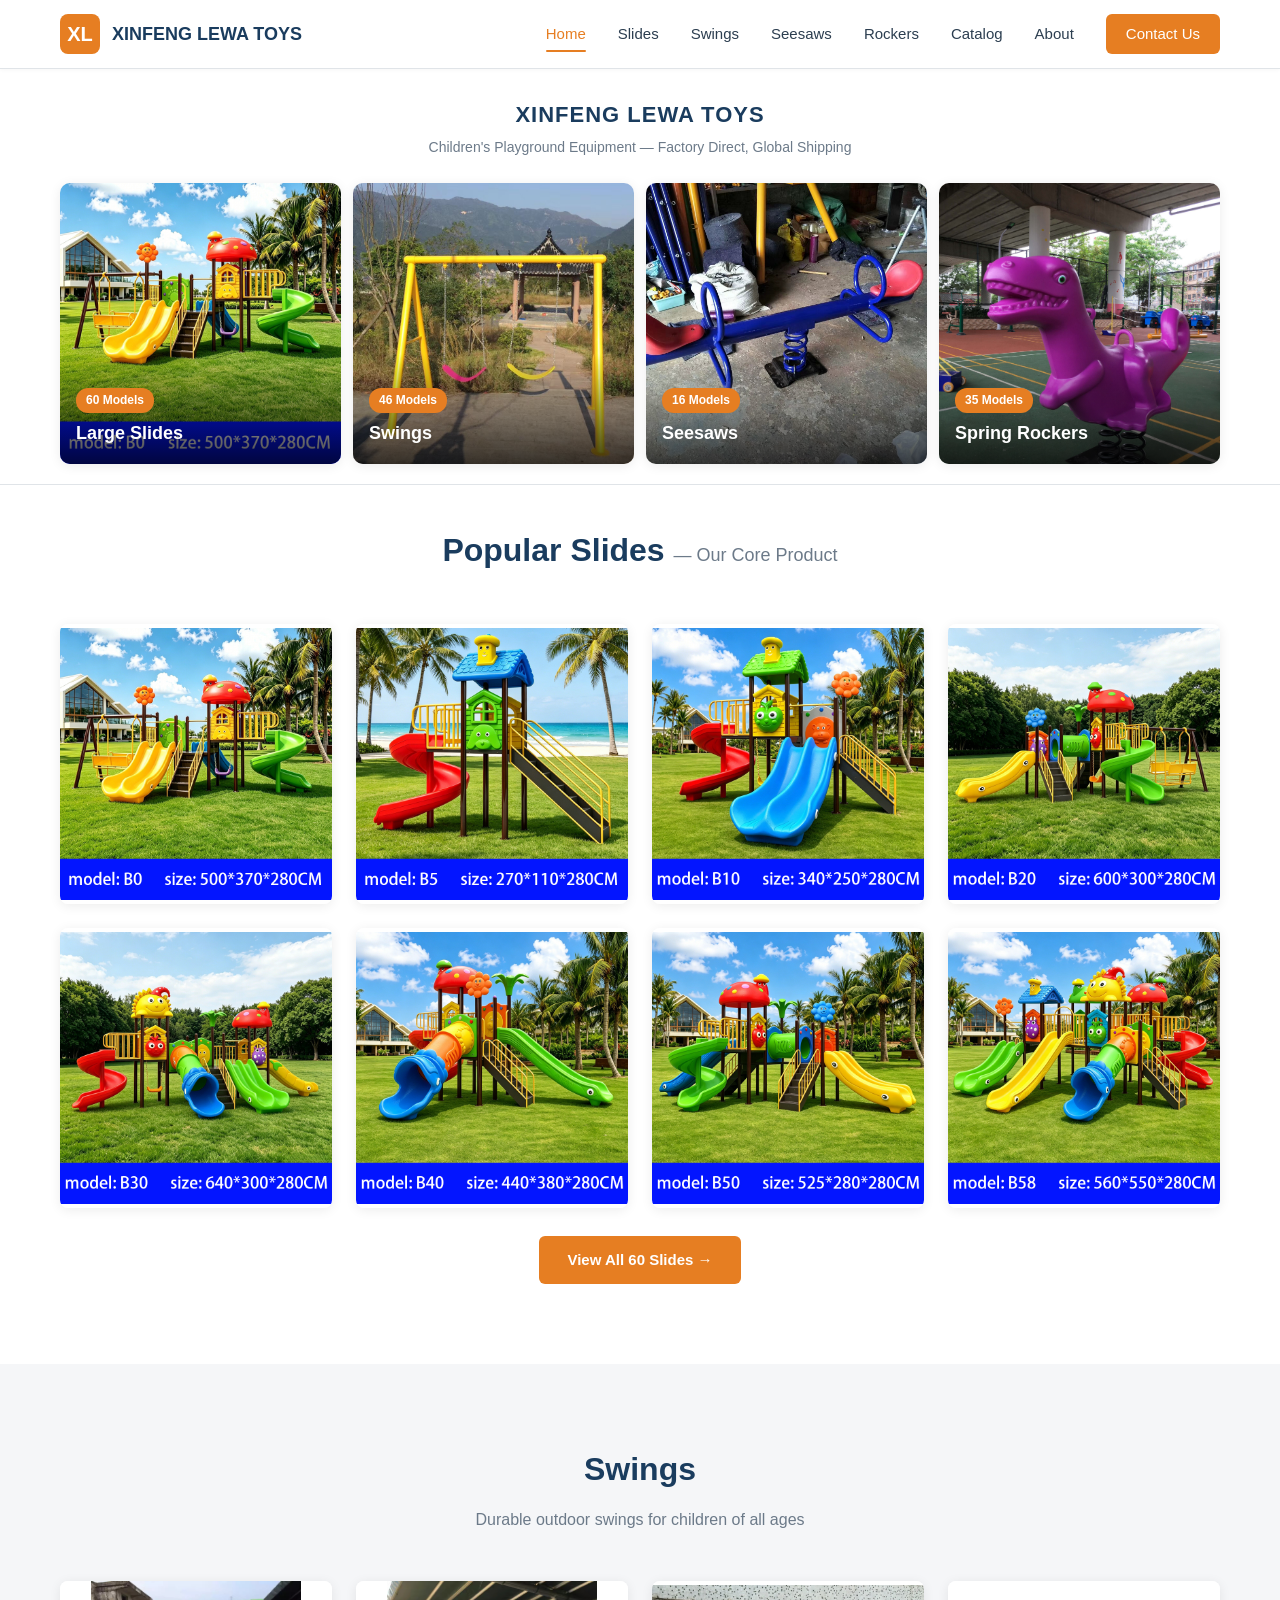
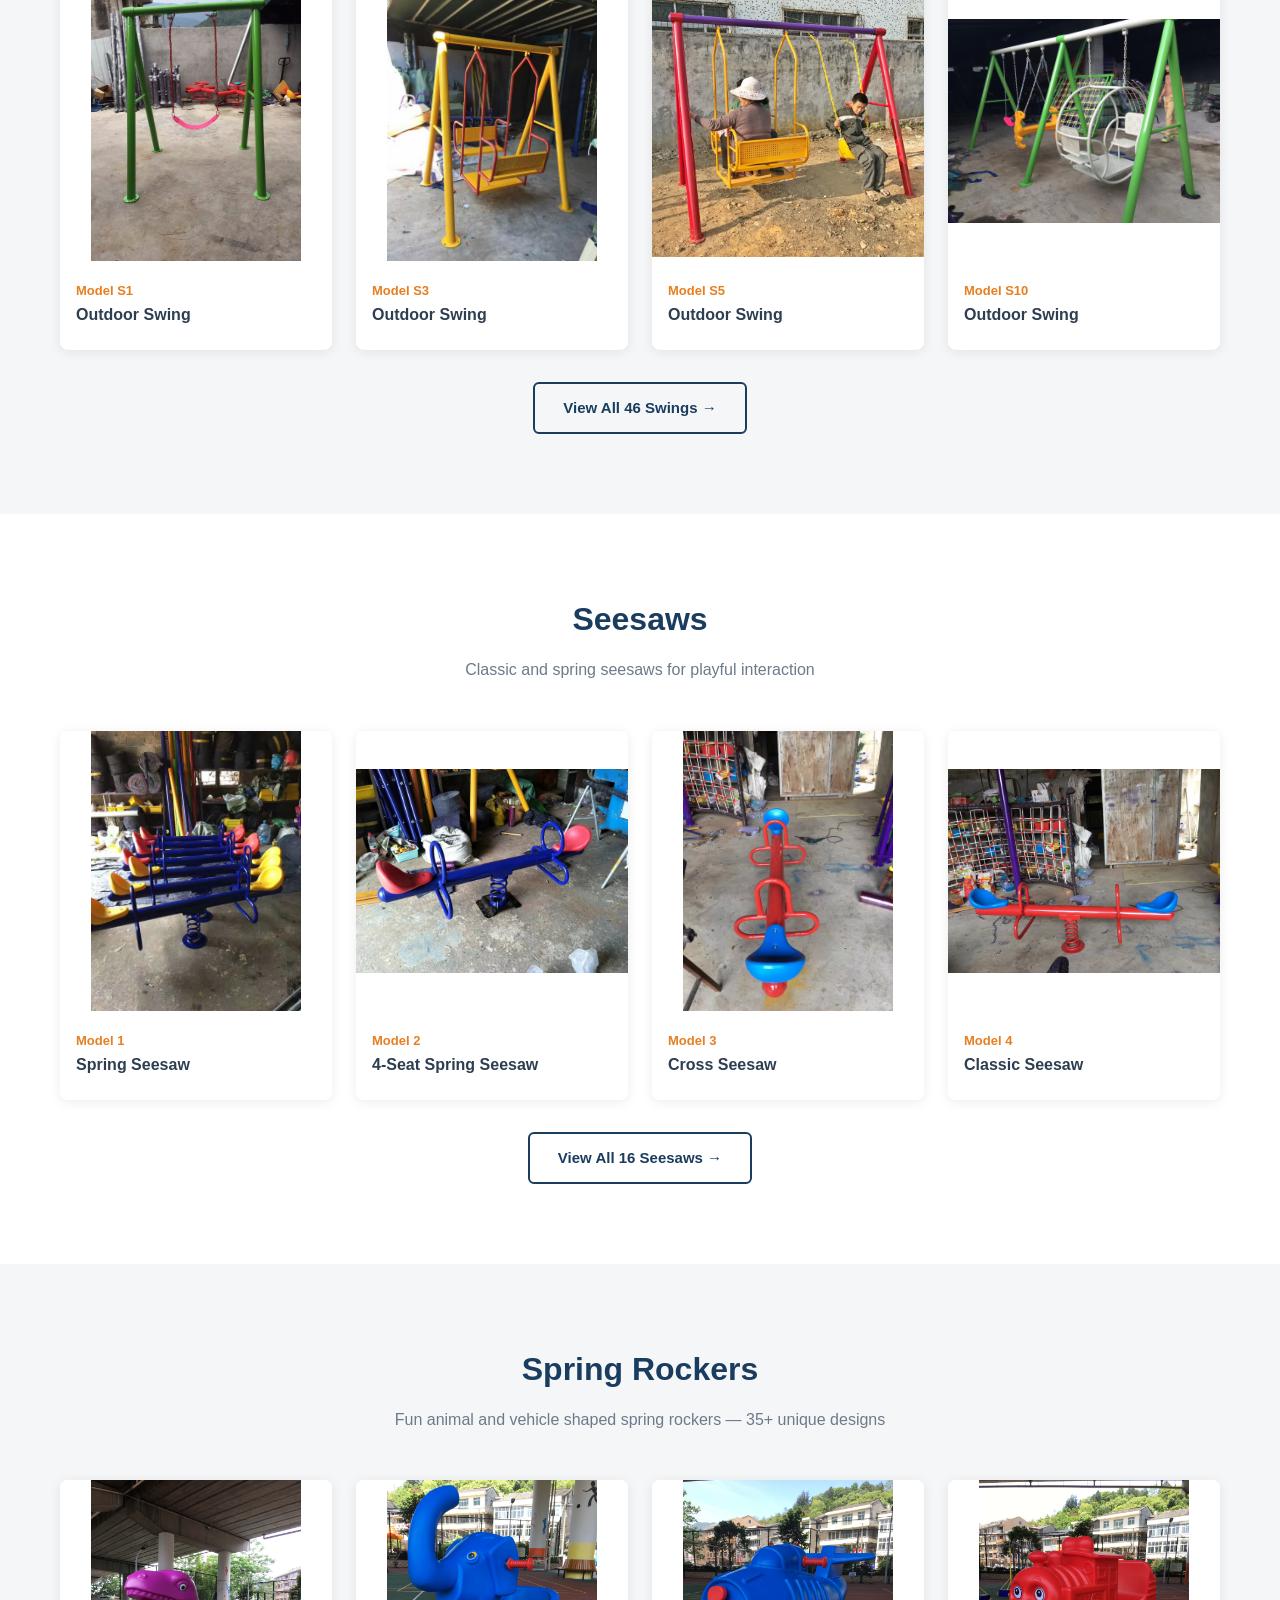
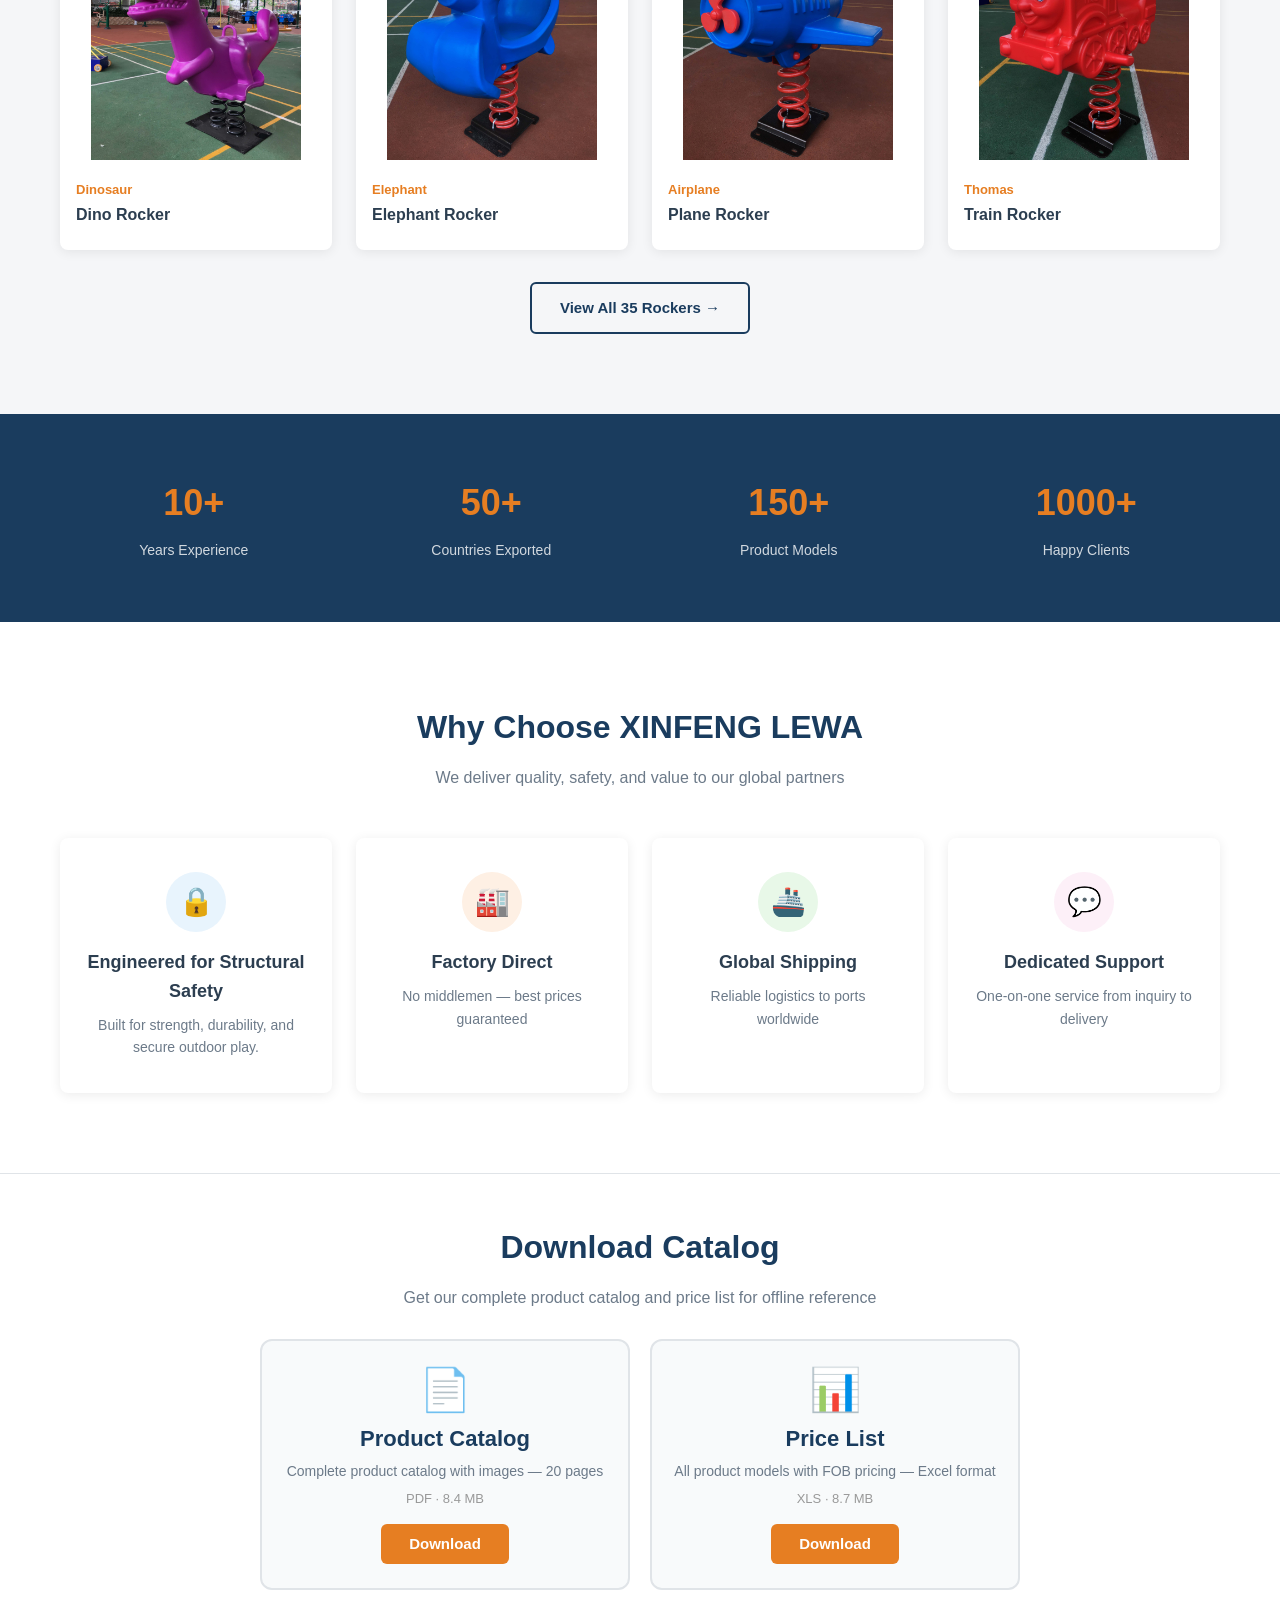
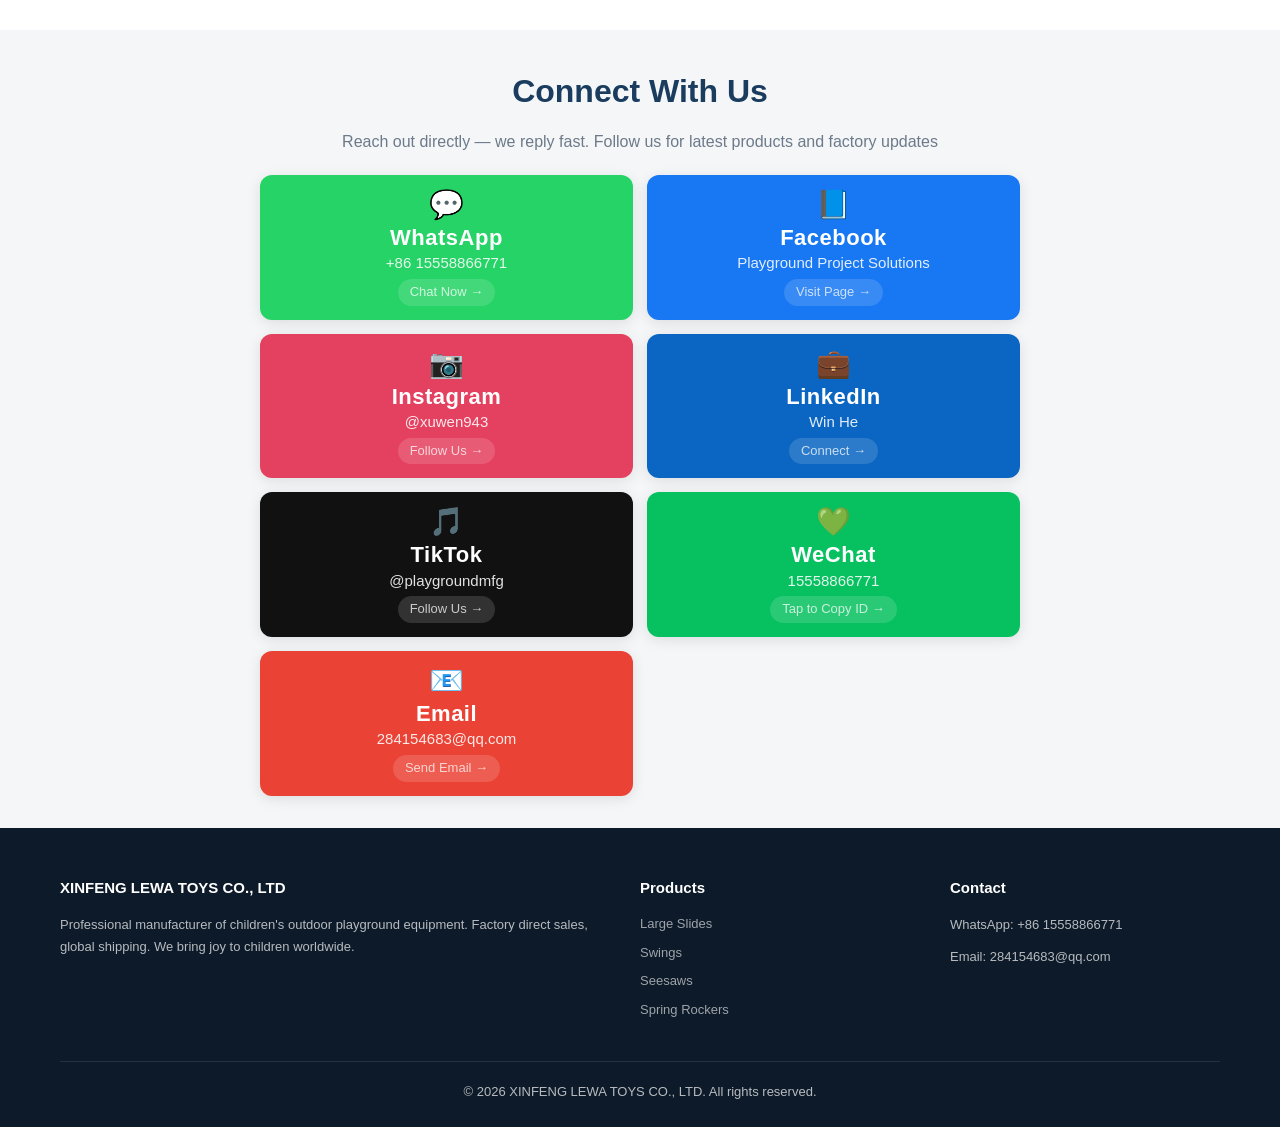
==== commit da9a6f8f: "Replace safety-certified claim with structural safety wording" ====
--- a/index.html
+++ b/index.html
@@ -237,8 +237,8 @@
     <div class="cat-grid">
       <div class="cat-card">
         <div class="cat-icon" style="background:#e8f4fd;">🔒</div>
-        <h3>Safety Certified</h3>
-        <p>All products meet international safety standards</p>
+        <h3>Engineered for Structural Safety</h3>
+        <p>Built for strength, durability, and secure outdoor play.</p>
       </div>
       <div class="cat-card">
         <div class="cat-icon" style="background:#fef0e4;">🏭</div>
